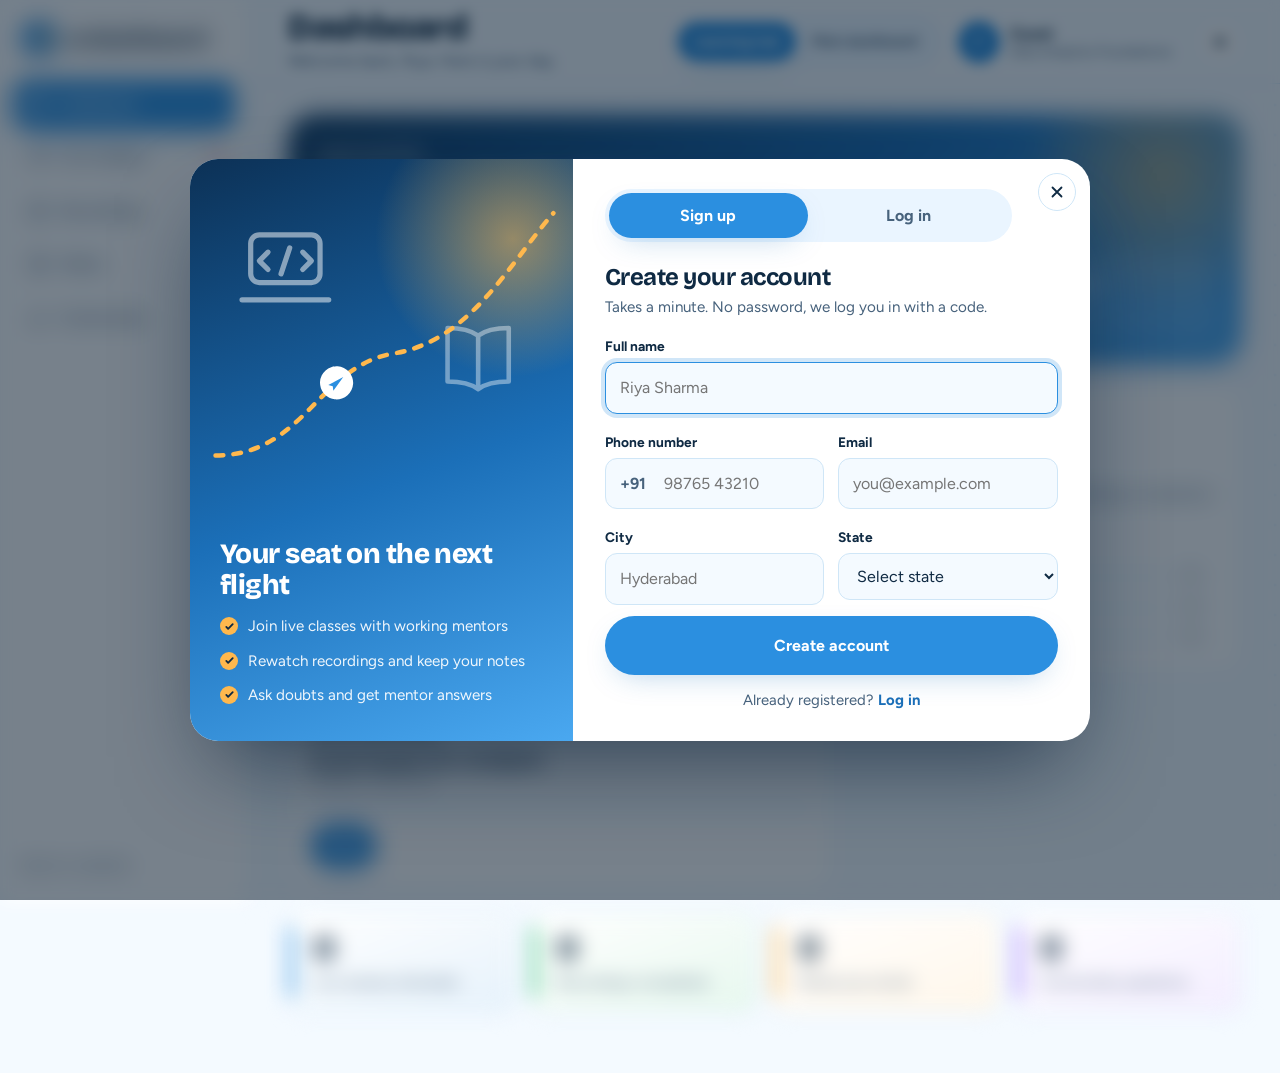
==== lms.html @ 357de418 "First commit: urdashboard site" ====
<!DOCTYPE html>
<html lang="en">
<head>
<meta charset="UTF-8">
<meta name="viewport" content="width=device-width, initial-scale=1, viewport-fit=cover">
<meta name="theme-color" content="#f4faff" media="(prefers-color-scheme: light)">
<meta name="theme-color" content="#0a1a2b" media="(prefers-color-scheme: dark)">
<meta name="color-scheme" content="light dark">
<meta name="mobile-web-app-capable" content="yes">
<meta name="apple-mobile-web-app-capable" content="yes">
<meta name="apple-mobile-web-app-status-bar-style" content="default">
<meta name="format-detection" content="telephone=no">
<title>urdashboard LMS – Student dashboard</title>
<link rel="icon" href="data:image/svg+xml,%3Csvg xmlns='http://www.w3.org/2000/svg' viewBox='0 0 100 100'%3E%3Ctext y='.9em' font-size='90'%3E%F0%9F%93%8A%3C/text%3E%3C/svg%3E">
<link rel="preconnect" href="https://fonts.googleapis.com">
<link rel="preconnect" href="https://fonts.gstatic.com" crossorigin>
<link href="https://fonts.googleapis.com/css2?family=Bricolage+Grotesque:opsz,wght@12..96,500;12..96,700;12..96,800&family=Figtree:wght@400;500;600;700&display=swap" rel="stylesheet">
<link rel="stylesheet" href="css/style.css?v=5">
<link rel="stylesheet" href="css/lms.css?v=5">
<link rel="stylesheet" href="css/auth.css?v=5">
</head>
<body class="lms">
<header class="topbar">
      <div class="tb-left">
        <a class="logo m-logo" href="index.html" aria-label="urdashboard home"><svg viewBox="0 0 40 40" aria-hidden="true"><rect width="40" height="40" rx="11" fill="#2b8fe0"/><rect x="9" y="22" width="5" height="9" rx="2" fill="#fff"/><rect x="17.5" y="15" width="5" height="16" rx="2" fill="#fff"/><rect x="26" y="9" width="5" height="22" rx="2" fill="#ffb84d"/></svg></a>
        <button class="back-btn desk-hide" id="backBtn" aria-label="Back to website">
          <svg width="20" height="20" viewBox="0 0 24 24" fill="none" stroke="currentColor" stroke-width="2.4" stroke-linecap="round" stroke-linejoin="round"><path d="M19 12H5M11 6l-6 6 6 6"/></svg><span>Website</span>
        </button>
        <div>
          <h1 id="viewTitle">Dashboard</h1>
          <p id="viewSub" class="muted"></p>
        </div>
      </div>
      <div class="top-actions">
        <a class="switch" href="index.html" aria-label="Switch to main dashboard"><span class="sw-on">Learning hub</span><span>Main dashboard</span></a>
        <button class="who" id="whoBtn" aria-label="Open my profile"><span class="avatar-sm" data-user-initials>RS</span><span class="me-text"><b data-user-name>Riya Sharma</b><small>Data Analytics Foundations</small></span></button>
        <a class="close-lms" href="index.html" aria-label="Close dashboard" title="Close"><svg width="20" height="20" viewBox="0 0 24 24" fill="none" stroke="currentColor" stroke-width="2.4" stroke-linecap="round"><path d="M6 6l12 12M18 6L6 18"/></svg></a>
      </div>
    </header>
<div class="app">

  <!-- ===== sidebar / bottom bar ===== -->
  <aside class="side">
    <a class="logo" href="index.html" aria-label="urdashboard website">
      <svg viewBox="0 0 40 40" aria-hidden="true"><rect width="40" height="40" rx="11" fill="#2b8fe0"/><rect x="9" y="22" width="5" height="9" rx="2" fill="#fff"/><rect x="17.5" y="15" width="5" height="16" rx="2" fill="#fff"/><rect x="26" y="9" width="5" height="22" rx="2" fill="#ffb84d"/></svg>
      urdashboard
    </a>
    <nav id="lmsNav" aria-label="Learning hub">
      <button class="nav-item" data-view="dashboard" aria-current="page">
        <svg viewBox="0 0 24 24" fill="none" stroke="currentColor" stroke-width="2" stroke-linecap="round" stroke-linejoin="round"><rect x="3" y="3" width="7" height="9" rx="2"/><rect x="14" y="3" width="7" height="5" rx="2"/><rect x="14" y="12" width="7" height="9" rx="2"/><rect x="3" y="16" width="7" height="5" rx="2"/></svg>
        <span>Dashboard</span>
      </button>
      <button class="nav-item" data-view="live">
        <svg viewBox="0 0 24 24" fill="none" stroke="currentColor" stroke-width="2" stroke-linecap="round" stroke-linejoin="round"><rect x="2" y="6" width="14" height="12" rx="3"/><path d="M16 10l6-3v10l-6-3z"/></svg>
        <span>Live classes</span><i class="nav-dot" id="liveDot" hidden></i>
      </button>
      <button class="nav-item" data-view="recorded">
        <svg viewBox="0 0 24 24" fill="none" stroke="currentColor" stroke-width="2" stroke-linecap="round" stroke-linejoin="round"><circle cx="12" cy="12" r="10"/><path d="M10 8.5l6 3.5-6 3.5z"/></svg>
        <span>Recordings</span>
      </button>
      <button class="nav-item" data-view="notes">
        <svg viewBox="0 0 24 24" fill="none" stroke="currentColor" stroke-width="2" stroke-linecap="round" stroke-linejoin="round"><path d="M6 3h9l4 4v14H6z"/><path d="M14 3v5h5M9 13h7M9 17h5"/></svg>
        <span>Notes</span>
      </button>
      <button class="nav-item" data-view="community">
        <svg viewBox="0 0 24 24" fill="none" stroke="currentColor" stroke-width="2" stroke-linecap="round" stroke-linejoin="round"><path d="M21 12a8 8 0 0 1-11.6 7.1L4 20l1-4.7A8 8 0 1 1 21 12z"/></svg>
        <span>Community</span>
      </button>
    </nav>
    <a class="back" href="index.html">Back to website</a>
  </aside>

  <!-- ===== main area ===== -->
  <div class="main">

    <main>
      <!-- Dashboard -->
      <section id="view-dashboard" class="view">
        <div class="welcome">
          <div><p class="w-hi" id="wHi">Welcome</p><h2>Welcome back, <span data-user-first>there</span></h2><p class="muted">Jump into a class, or switch to the main dashboard any time.</p></div>
          <div class="w-quick">
            <button class="qt" data-go="live" type="button"><b>Live classes</b><span>Join or set a reminder</span></button>
            <button class="qt" data-go="recorded" type="button"><b>Recordings</b><span>Resume your lesson</span></button>
            <button class="qt" data-go="notes" type="button"><b>Notes</b><span>Write or download</span></button>
            <button class="qt" data-go="community" type="button"><b>Community</b><span>Ask a doubt</span></button>
          </div>
        </div>
        <div class="dash-grid">
          <div class="panel next-panel" id="dNext"></div>
          <div class="panel" id="dProgress"></div>
          <div class="panel" id="dContinue"></div>
          <div class="stats" id="dStats"></div>
        </div>
      </section>

      <!-- Live classes -->
      <section id="view-live" class="view" hidden>
        <div class="toolbar">
          <div class="chips" id="liveFilter" role="group" aria-label="Filter live classes">
            <button class="chip" aria-pressed="true" data-f="all">All</button>
            <button class="chip" aria-pressed="false" data-f="upcoming">Upcoming</button>
            <button class="chip" aria-pressed="false" data-f="ended">Past</button>
          </div>
          <span class="muted small">Times shown in your local time</span>
        </div>
        <div class="stack" id="liveList"></div>
      </section>

      <!-- Recorded classes -->
      <section id="view-recorded" class="view" hidden>
        <div class="toolbar">
          <div class="chips" id="videoFilter" role="group" aria-label="Filter recordings">
            <button class="chip" aria-pressed="true" data-f="all">All</button>
            <button class="chip" aria-pressed="false" data-f="Module 1">Module 1</button>
            <button class="chip" aria-pressed="false" data-f="Module 2">Module 2</button>
            <button class="chip" aria-pressed="false" data-f="Module 3">Module 3</button>
            <button class="chip" aria-pressed="false" data-f="progress">In progress</button>
            <button class="chip" aria-pressed="false" data-f="done">Completed</button>
          </div>
          <input class="search" id="videoSearch" type="search" placeholder="Search recordings" aria-label="Search recordings">
        </div>
        <div class="vgrid" id="videoGrid"></div>
      </section>

      <!-- Notes -->
      <section id="view-notes" class="view" hidden>
        <div class="toolbar">
          <input class="search" id="noteSearch" type="search" placeholder="Search all notes" aria-label="Search notes">
        </div>
        <div class="two-col">
          <div class="panel">
            <h2 class="h-sm">Class notes from mentors</h2>
            <p class="muted small">Sample files download as plain text in this prototype.</p>
            <div class="stack tight" id="classNotes"></div>
          </div>
          <div class="panel">
            <h2 class="h-sm">My notes</h2>
            <form id="noteForm" class="form">
              <label for="noteTitle" class="label">Title</label>
              <input id="noteTitle" required maxlength="80" placeholder="e.g. INNER vs LEFT JOIN">
              <label for="noteBody" class="label">Note</label>
              <textarea id="noteBody" rows="4" required maxlength="1000" placeholder="Write what you learned"></textarea>
              <label for="noteVideo" class="label">Link to a recording (optional)</label>
              <select id="noteVideo"></select>
              <button class="btn btn-primary btn-sm" type="submit">Save note</button>
            </form>
            <div class="stack tight" id="myNotes"></div>
          </div>
        </div>
      </section>

      <!-- Community -->
      <section id="view-community" class="view" hidden>
        <div class="two-col wide-left">
          <div>
            <div class="panel">
              <h2 class="h-sm">Ask the community</h2>
              <form id="askForm" class="form">
                <label for="askTitle" class="label">Your question</label>
                <input id="askTitle" required maxlength="120" placeholder="Be specific, e.g. Why does my JOIN return duplicates?">
                <label for="askBody" class="label">Details</label>
                <textarea id="askBody" rows="3" maxlength="800" placeholder="What did you try? What did you expect?"></textarea>
                <div class="row">
                  <select id="askTag" aria-label="Topic">
                    <option>SQL</option><option>Excel</option><option>Python</option><option>Dashboards</option><option>Career</option>
                  </select>
                  <button class="btn btn-primary btn-sm" type="submit">Post question</button>
                </div>
              </form>
            </div>
            <div class="toolbar">
              <div class="chips" id="postFilter" role="group" aria-label="Filter posts">
                <button class="chip" aria-pressed="true" data-f="all">All</button>
                <button class="chip" aria-pressed="false" data-f="unanswered">Unanswered</button>
                <button class="chip" aria-pressed="false" data-f="solved">Solved</button>
                <button class="chip" aria-pressed="false" data-f="mine">My posts</button>
              </div>
              <input class="search" id="postSearch" type="search" placeholder="Search questions" aria-label="Search questions">
            </div>
            <div class="stack" id="postList"></div>
          </div>
          <aside class="stack">
            <div class="panel"><h2 class="h-sm">Study groups</h2><div class="stack tight" id="groups"></div></div>
            <div class="panel"><h2 class="h-sm">Mentor office hours</h2><div class="stack tight" id="hours"></div></div>
          </aside>
        </div>
      </section>
    </main>
  </div>
</div>

<!-- ===== Live classroom dialog ===== -->
<dialog id="liveDlg" class="dlg dlg-wide" aria-labelledby="liveTitle">
  <div class="room">
    <div class="stage live-stage">
      <div class="stage-top">
        <span class="pill live">Live</span><span id="liveClock" class="clock">00:00</span>
        <span class="grow"></span>
        <span id="liveCount" class="muted-w small"></span>
      </div>
      <div class="stage-center">
        <div class="presenter" id="presenter">AR</div>
        <h2 id="liveTitle">Class</h2>
        <p id="liveMentor" class="muted-w"></p>
        <div class="slide-card" id="liveSlide">Slide 1: Today's goal</div>
      </div>
      <div class="room-controls">
        <button class="rc" id="rcMic" aria-pressed="false" title="Microphone">Mic on</button>
        <button class="rc" id="rcCam" aria-pressed="false" title="Camera">Camera on</button>
        <button class="rc" id="rcHand" aria-pressed="false" title="Raise hand">Raise hand</button>
        <button class="rc leave" id="rcLeave">Leave class</button>
      </div>
    </div>
    <div class="chat">
      <h3 class="h-sm">Class chat</h3>
      <div class="chat-log" id="chatLog" aria-live="polite"></div>
      <form id="chatForm" class="chat-form">
        <input id="chatInput" placeholder="Type a message" aria-label="Chat message" maxlength="200" autocomplete="off">
        <button class="btn btn-primary btn-sm" type="submit">Send</button>
      </form>
    </div>
  </div>
</dialog>

<!-- ===== Video player dialog ===== -->
<dialog id="playerDlg" class="dlg dlg-wide" aria-labelledby="pTitle">
  <div class="player">
    <div class="stage vid-stage" id="pStage">
      <button class="close-x" id="pClose" aria-label="Close player">Close</button>
      <!-- PROTOTYPE PLAYER: replace this block with
           <video controls src="your-video.mp4"></video> when you have real recordings -->
      <div class="stage-center">
        <p class="muted-w small" id="pChapter">Concept</p>
        <h2 id="pTitle">Lesson</h2>
        <p id="pMentor" class="muted-w"></p>
        <button class="big-play" id="pPlay" aria-label="Play">Play</button>
      </div>
    </div>
    <div class="player-bar">
      <span id="pTime" class="clock">0:00</span>
      <input type="range" id="pSeek" min="0" max="100" value="0" step="1" aria-label="Seek">
      <span id="pDur" class="clock">0:00</span>
      <select id="pSpeed" aria-label="Playback speed">
        <option value="1">1x</option><option value="1.25">1.25x</option><option value="1.5">1.5x</option><option value="2">2x</option>
      </select>
    </div>
    <div class="player-actions">
      <button class="btn btn-ghost btn-sm" id="pMark">Bookmark this moment</button>
      <button class="btn btn-ghost btn-sm" id="pDone">Mark as complete</button>
      <button class="btn btn-ghost btn-sm" id="pNotes">Take a note</button>
    </div>
    <div id="pMarks" class="chips marks"></div>
  </div>
</dialog>

<div class="toast" id="toast" role="status" aria-live="polite"></div>

<script src="js/common.js?v=5"></script>
<script src="js/lms.js?v=5"></script>
<script>
(function(){var h=new Date().getHours(),w=document.getElementById('wHi');if(w)w.textContent=h<12?'Good morning':h<17?'Good afternoon':'Good evening';
document.querySelectorAll('[data-go]').forEach(function(b){b.onclick=function(){var n=document.querySelector('#lmsNav [data-view="'+b.dataset.go+'"]');if(n)n.click()}});
var x=document.getElementById('exitLms');if(x)x.onclick=function(){var l=document.getElementById('logoutBtn');if(l)l.click();else location.href='index.html'};})();
</script>
</body>
</html>
---- css/style.css ----
/* =========================================================
   urdashboard – shared base + landing page styles
   Used by index.html and lms.html
   ========================================================= */
:root{
  --sky:#dff1ff; --cloud:#f4faff; --azure:#2b8fe0; --azure-d:#1b6fb8; --ink:#0f2a43; --ink-2:#47627c;
  --sun:#ffb84d; --card:#ffffff; --line:#cfe6f7; --soft:#eaf5ff; --ok:#2fbf71;
  --shadow:0 10px 30px -12px rgba(27,111,184,.35);
  --r-lg:28px; --r-md:16px; --r-sm:10px;
  --display:"Bricolage Grotesque","Trebuchet MS",system-ui,sans-serif;
  --body:"Figtree",system-ui,-apple-system,"Segoe UI",sans-serif;
}
@media (prefers-color-scheme: dark){
  :root:not([data-theme="light"]){
    --sky:#0e2238; --cloud:#0a1a2b; --azure:#5db4ff; --azure-d:#8cccff; --ink:#e7f3ff; --ink-2:#9bb6cf;
    --card:#112b45; --line:#1f4264; --soft:#0f2740; --shadow:0 10px 30px -12px rgba(0,0,0,.6);
  }
}
:root[data-theme="dark"]{
  --sky:#0e2238; --cloud:#0a1a2b; --azure:#5db4ff; --azure-d:#8cccff; --ink:#e7f3ff; --ink-2:#9bb6cf;
  --card:#112b45; --line:#1f4264; --soft:#0f2740; --shadow:0 10px 30px -12px rgba(0,0,0,.6);
}
*,*::before,*::after{box-sizing:border-box}
html{scroll-behavior:smooth;scroll-padding-top:84px}
body{margin:0;background:var(--cloud);color:var(--ink);font-family:var(--body);font-size:17px;line-height:1.6;-webkit-font-smoothing:antialiased}
h1,h2,h3,h4{font-family:var(--display);line-height:1.1;margin:0;letter-spacing:-.02em}
h1{font-size:clamp(2.4rem,5.4vw,4.3rem);font-weight:800}
h2{font-size:clamp(1.9rem,3.6vw,2.8rem);font-weight:800}
h3{font-size:1.25rem;font-weight:700}
p{margin:0}
a{color:inherit;text-decoration:none}
button{font:inherit;color:inherit;cursor:pointer}
input,select,textarea{font:inherit;color:var(--ink)}
:focus-visible{outline:3px solid var(--sun);outline-offset:3px;border-radius:6px}
.wrap{width:min(1180px,92%);margin-inline:auto}
section{padding:96px 0}
.lead{color:var(--ink-2);max-width:56ch;font-size:1.08rem}
.sec-head{display:flex;flex-wrap:wrap;justify-content:space-between;align-items:end;gap:20px;margin-bottom:44px}
.sec-head p{max-width:46ch;color:var(--ink-2)}
.muted{color:var(--ink-2)}
.sr-only{position:absolute;width:1px;height:1px;overflow:hidden;clip:rect(0 0 0 0);white-space:nowrap}

/* ---------- buttons & chips ---------- */
.btn{display:inline-flex;align-items:center;justify-content:center;gap:8px;padding:14px 26px;border-radius:999px;font-weight:700;border:2px solid transparent;transition:transform .2s,box-shadow .2s,background .2s}
.btn-primary{background:var(--azure);color:#fff;box-shadow:var(--shadow)}
.btn-primary:hover{transform:translateY(-2px);background:var(--azure-d)}
.btn-ghost{background:transparent;border-color:var(--azure);color:var(--azure-d)}
.btn-ghost:hover{background:var(--soft)}
.btn-sm{padding:8px 16px;font-size:.92rem}
.chip{padding:8px 16px;border-radius:999px;border:1.5px solid var(--line);background:var(--cloud);font-weight:600;font-size:.93rem;transition:.2s}
.chip:hover{border-color:var(--azure)}
.chip[aria-pressed="true"]{background:var(--azure);border-color:var(--azure);color:#fff}
.chips{display:flex;flex-wrap:wrap;gap:8px}
.icon-btn{width:42px;height:42px;border-radius:50%;border:1px solid var(--line);background:var(--card);display:grid;place-items:center}
.badge{padding:4px 12px;border-radius:999px;background:var(--soft);color:var(--azure-d);font-weight:700;font-size:.8rem}

/* ---------- nav ---------- */
header.nav{position:sticky;top:0;z-index:50;background:color-mix(in srgb,var(--cloud) 82%,transparent);backdrop-filter:blur(14px);border-bottom:1px solid var(--line)}
.nav .wrap{display:flex;align-items:center;justify-content:space-between;height:70px}
.logo{display:flex;align-items:center;gap:10px;font-family:var(--display);font-weight:800;font-size:1.35rem}
.logo svg{width:34px;height:34px}
.nav ul{display:flex;gap:26px;list-style:none;margin:0;padding:0;font-weight:600;color:var(--ink-2)}
.nav ul a:hover{color:var(--azure)}
.nav-actions{display:flex;gap:10px;align-items:center}
.burger{display:none}
@media(max-width:960px){
  .nav ul{position:absolute;top:100%;left:0;right:0;background:var(--cloud);flex-direction:column;gap:0;padding:8px 4% 18px;border-bottom:1px solid var(--line);display:none}
  .nav ul.open{display:flex}
  .nav ul a{display:block;padding:12px 0}
  .burger{display:grid}
  .nav-actions .btn{display:none}
}

/* ---------- hero ---------- */
.hero{padding:70px 0 40px;background:radial-gradient(900px 500px at 85% -10%,var(--sky),transparent 70%),linear-gradient(180deg,var(--soft),var(--cloud));position:relative;overflow:hidden}
.hero-grid{display:grid;grid-template-columns:1.05fr 1fr;gap:48px;align-items:center}
.hero h1 span.hl{background:linear-gradient(transparent 62%,color-mix(in srgb,var(--sun) 70%,transparent) 62%)}
.hero .lead{margin:22px 0 30px}
.hero-cta{display:flex;flex-wrap:wrap;gap:14px}
.trust{display:flex;flex-wrap:wrap;gap:26px;margin-top:38px;color:var(--ink-2);font-size:.95rem}
.trust b{display:block;font-family:var(--display);font-size:1.7rem;color:var(--ink)}
@media(max-width:960px){.hero-grid{grid-template-columns:1fr}}

/* ---------- path finder ---------- */
.finder{background:var(--card);border:1px solid var(--line);border-radius:var(--r-lg);box-shadow:var(--shadow);padding:26px}
.finder h2{font-size:1.4rem}
.finder .sub{color:var(--ink-2);font-size:.95rem;margin:4px 0 16px}
.finder .chips{margin-bottom:14px}
.label{font-weight:700;font-size:.9rem;margin-bottom:8px;display:block}
.flight{margin-top:10px;border-radius:var(--r-md);background:linear-gradient(180deg,var(--sky),var(--cloud));padding:14px 10px 6px}
.flight svg{width:100%;height:auto;display:block;overflow:visible}
.stop-label{font-size:12.5px;font-weight:700;fill:var(--ink)}
.stop-sub{font-size:11px;fill:var(--ink-2)}
.path-draw{stroke-dasharray:6 7;animation:dash 1.2s linear infinite}
@keyframes dash{to{stroke-dashoffset:-26}}
.summary{display:flex;justify-content:space-between;gap:10px;margin-top:12px;font-size:.92rem;color:var(--ink-2)}
.summary b{color:var(--ink)}

/* ---------- stats band ---------- */
.band{padding:34px 0;background:var(--azure);color:#fff}
.band .wrap{display:flex;flex-wrap:wrap;justify-content:space-around;gap:20px;text-align:center}
.band b{font-family:var(--display);font-size:2.2rem;display:block}
.band span{opacity:.92;font-size:.95rem}

/* ---------- learning hub (LMS features) ---------- */
.hub{background:var(--soft)}
.hub-grid{display:grid;grid-template-columns:repeat(4,1fr);gap:20px}
.hub-card{background:var(--card);border:1px solid var(--line);border-radius:var(--r-md);padding:24px;display:flex;flex-direction:column;gap:12px;transition:transform .25s,box-shadow .25s}
.hub-card:hover{transform:translateY(-4px);box-shadow:var(--shadow)}
.hub-ico{width:52px;height:52px;border-radius:14px;background:var(--soft);color:var(--azure-d);display:grid;place-items:center}
.hub-ico svg{width:26px;height:26px}
.hub-card p{color:var(--ink-2);font-size:.96rem}
.hub-card ul{margin:0;padding-left:18px;color:var(--ink-2);font-size:.92rem}
.hub-card a{margin-top:auto;font-weight:700;color:var(--azure-d)}
.hub-card.featured{background:var(--azure);color:#fff;border-color:var(--azure)}
.hub-card.featured .hub-ico{background:rgba(255,255,255,.2);color:#fff}
.hub-card.featured p,.hub-card.featured ul{color:rgba(255,255,255,.92)}
.hub-card.featured a{color:#fff}
.live-badge{display:inline-flex;align-items:center;gap:8px;align-self:flex-start;background:rgba(255,255,255,.22);padding:4px 12px;border-radius:99px;font-size:.8rem;font-weight:700}
.live-badge::before{content:"";width:8px;height:8px;border-radius:50%;background:#ff6b6b;animation:pulse 1.8s infinite}
@keyframes pulse{0%{box-shadow:0 0 0 0 rgba(255,107,107,.7)}70%{box-shadow:0 0 0 8px rgba(255,107,107,0)}100%{box-shadow:0 0 0 0 rgba(255,107,107,0)}}
@media(max-width:1000px){.hub-grid{grid-template-columns:repeat(2,1fr)}}
@media(max-width:560px){.hub-grid{grid-template-columns:1fr}}
.hub-cta{margin-top:34px;text-align:center}

/* ---------- courses ---------- */
.toolbar-row{display:flex;flex-wrap:wrap;gap:14px;justify-content:space-between;align-items:center}
.search{padding:12px 18px;border-radius:999px;border:1.5px solid var(--line);background:var(--card);min-width:230px}
.courses{display:grid;grid-template-columns:repeat(auto-fill,minmax(280px,1fr));gap:22px;margin-top:26px}
.course{background:var(--card);border:1px solid var(--line);border-radius:var(--r-md);padding:22px;display:flex;flex-direction:column;gap:12px;transition:transform .25s,box-shadow .25s}
.course:hover{transform:translateY(-4px);box-shadow:var(--shadow)}
.course .top{display:flex;justify-content:space-between;align-items:center}
.course p{color:var(--ink-2);font-size:.96rem}
.alt{display:flex;align-items:center;gap:10px;font-size:.85rem;color:var(--ink-2)}
.alt .meter{flex:1;height:8px;border-radius:99px;background:var(--soft);overflow:hidden}
.alt .meter i{display:block;height:100%;background:linear-gradient(90deg,var(--azure),var(--sun));border-radius:99px}
.course .foot{margin-top:auto;display:flex;justify-content:space-between;align-items:center;padding-top:6px;font-weight:700}
.course .foot a{color:var(--azure-d)}
.empty{grid-column:1/-1;text-align:center;color:var(--ink-2);padding:30px}

/* ---------- altitudes ---------- */
.alts{background:var(--cloud)}
.steps{display:grid;grid-template-columns:repeat(4,1fr);position:relative;margin-top:10px}
.step{padding:0 22px 0 0;position:relative}
.step .dot{width:46px;height:46px;border-radius:50%;background:var(--azure);color:#fff;display:grid;place-items:center;font-family:var(--display);font-weight:800;margin-bottom:18px;position:relative;z-index:1}
.step::before{content:"";position:absolute;top:22px;left:46px;right:0;border-top:2px dashed var(--azure)}
.step:last-child::before{display:none}
.step h3{margin-bottom:6px}.step p{color:var(--ink-2);font-size:.96rem}
@media(max-width:860px){.steps{grid-template-columns:1fr;gap:26px}.step::before{display:none}}

/* ---------- compare ---------- */
.compare{display:grid;grid-template-columns:1fr 1fr;gap:22px}
.col{border-radius:var(--r-lg);padding:30px}
.col.old{background:var(--soft);color:var(--ink-2)}
.col.new{background:var(--azure);color:#fff;box-shadow:var(--shadow)}
.col h3{margin-bottom:14px;font-size:1.35rem}
.col ul{list-style:none;margin:0;padding:0;display:grid;gap:12px}
.col li{display:flex;gap:10px}
.col li svg{flex:none;width:22px;height:22px;margin-top:2px}
@media(max-width:760px){.compare{grid-template-columns:1fr}}

/* ---------- projects ---------- */
.projects{display:grid;grid-template-columns:1.3fr 1fr 1fr;gap:22px}
.proj{border-radius:var(--r-lg);padding:26px;min-height:260px;position:relative;overflow:hidden;display:flex;flex-direction:column;justify-content:flex-end;background:var(--card);border:1px solid var(--line)}
.proj.big{background:linear-gradient(160deg,var(--azure),#6cc0ff);color:#fff}
.proj .tag{position:absolute;top:20px;left:20px;background:rgba(255,255,255,.9);color:#1b6fb8;padding:4px 12px;border-radius:99px;font-size:.8rem;font-weight:700}
.proj p{opacity:.85;margin-top:6px;font-size:.96rem}
.proj .viz{position:absolute;right:-10px;top:-6px;width:55%;opacity:.35}
@media(max-width:900px){.projects{grid-template-columns:1fr}}
.alt-bg{background:var(--soft)}

/* ---------- mentors ---------- */
.mentors{display:grid;grid-template-columns:repeat(auto-fit,minmax(230px,1fr));gap:20px}
.mentor{background:var(--card);border:1px solid var(--line);border-radius:var(--r-md);padding:22px;text-align:center}
.avatar{width:84px;height:84px;border-radius:50%;margin:0 auto 14px;display:grid;place-items:center;font-family:var(--display);font-weight:800;font-size:1.6rem;color:#fff}
.mentor small{color:var(--ink-2);display:block}
.slot{margin-top:14px;display:inline-flex;align-items:center;gap:8px;font-size:.88rem;font-weight:700;color:var(--azure-d);background:var(--soft);padding:6px 14px;border-radius:99px}
.slot::before{content:"";width:8px;height:8px;border-radius:50%;background:var(--ok);animation:pulse-g 1.8s infinite}
@keyframes pulse-g{0%{box-shadow:0 0 0 0 rgba(47,191,113,.6)}70%{box-shadow:0 0 0 8px rgba(47,191,113,0)}100%{box-shadow:0 0 0 0 rgba(47,191,113,0)}}

/* ---------- testimonials ---------- */
.quotes{background:var(--card);border:1px solid var(--line);border-radius:var(--r-lg);padding:42px;box-shadow:var(--shadow)}
.quote{display:none}.quote.on{display:block;animation:fade .5s}
@keyframes fade{from{opacity:0}to{opacity:1}}
.quote p{font-family:var(--display);font-size:clamp(1.3rem,2.4vw,1.8rem);line-height:1.3;font-weight:500;max-width:34ch}
.quote cite{display:block;margin-top:18px;font-style:normal;color:var(--ink-2)}
.dots{display:flex;gap:8px;margin-top:22px}
.dots button{width:12px;height:12px;border-radius:50%;border:0;background:var(--line);padding:0}
.dots button[aria-current="true"]{background:var(--azure);width:30px;border-radius:99px}

/* ---------- faq ---------- */
.faq{max-width:820px;margin-inline:auto}
details{background:var(--card);border:1px solid var(--line);border-radius:var(--r-md);padding:18px 22px;margin-bottom:12px}
summary{font-weight:700;cursor:pointer;list-style:none;display:flex;justify-content:space-between;gap:12px}
summary::-webkit-details-marker{display:none}
summary::after{content:"+";font-size:1.4rem;line-height:1;color:var(--azure)}
details[open] summary::after{content:"–"}
details p{margin-top:10px;color:var(--ink-2)}

/* ---------- cta ---------- */
.cta{background:linear-gradient(135deg,var(--azure),#74c3ff);color:#fff;border-radius:var(--r-lg);padding:56px 40px;text-align:center}
.cta p{max-width:50ch;margin:14px auto 26px;opacity:.95}
.cta form{display:flex;gap:10px;justify-content:center;flex-wrap:wrap}
.cta input{padding:15px 22px;border-radius:999px;border:0;min-width:min(320px,100%);color:#0f2a43}
.cta .btn{background:#0f2a43;color:#fff}
.cta .btn:hover{background:#000}
.msg{margin-top:14px;font-weight:700;min-height:1.5em}

footer{padding:48px 0 30px;border-top:1px solid var(--line);color:var(--ink-2);font-size:.95rem}
footer .wrap{display:flex;flex-wrap:wrap;justify-content:space-between;gap:20px}
footer a:hover{color:var(--azure)}
.fl{display:flex;gap:22px;flex-wrap:wrap}

/* one orchestrated entrance on the hero */
.hero .hero-grid>*{animation:rise .8s cubic-bezier(.2,.7,.2,1) both}
.hero .hero-grid>*:nth-child(2){animation-delay:.15s}
@keyframes rise{from{opacity:0;transform:translateY(24px)}}
@media(prefers-reduced-motion:reduce){*{animation:none!important;transition:none!important;scroll-behavior:auto!important}}
---- css/lms.css ----
/* =========================================================
   Cloudlift – LMS styles (lms.html)
   Requires css/style.css for tokens and shared components
   ========================================================= */
body.lms{background:var(--cloud);font-size:16px}
.app{display:grid;grid-template-columns:250px minmax(0,1fr);min-height:100vh}

/* ---------- sidebar ---------- */
.side{position:sticky;top:0;height:100vh;padding:22px 14px;background:var(--card);border-right:1px solid var(--line);display:flex;flex-direction:column;gap:22px}
.side .logo{padding:0 8px}
.side nav{display:flex;flex-direction:column;gap:4px}
.nav-item{position:relative;display:flex;align-items:center;gap:12px;width:100%;padding:12px 14px;border:0;border-radius:12px;background:transparent;color:var(--ink-2);font-weight:600;text-align:left;transition:background .2s,color .2s}
.nav-item svg{width:20px;height:20px;flex:none}
.nav-item:hover{background:var(--soft)}
.nav-item[aria-current="page"]{background:var(--azure);color:#fff}
.nav-dot{width:9px;height:9px;border-radius:50%;background:#ff6b6b;margin-left:auto;animation:pulse 1.8s infinite}
.side .back{margin-top:auto;padding:0 8px;font-size:.92rem;color:var(--ink-2)}
.side .back:hover{color:var(--azure)}

/* ---------- topbar ---------- */
.main{padding:0 clamp(16px,3vw,40px) 60px;min-width:0}
.topbar{display:flex;justify-content:space-between;align-items:center;gap:16px;padding:26px 0 22px}
.topbar h1{font-size:clamp(1.6rem,3vw,2.2rem)}
.top-actions{display:flex;align-items:center;gap:14px}
.who{display:flex;align-items:center;gap:10px}
.avatar-sm{width:42px;height:42px;border-radius:50%;background:var(--azure);color:#fff;display:grid;place-items:center;font-family:var(--display);font-weight:800}
.me-text{display:flex;flex-direction:column;line-height:1.2}
.me-text small{color:var(--ink-2)}

/* ---------- common blocks ---------- */
.view[hidden]{display:none}
.small{font-size:.88rem}
.h-sm{font-size:1.2rem;font-weight:800;margin-bottom:12px}
.panel{background:var(--card);border:1px solid var(--line);border-radius:var(--r-md);padding:22px}
.stack{display:flex;flex-direction:column;gap:14px}
.stack.tight{gap:10px}
.toolbar{display:flex;flex-wrap:wrap;justify-content:space-between;align-items:center;gap:12px;margin:6px 0 18px}
.two-col{display:grid;grid-template-columns:1fr 1fr;gap:20px;align-items:start}
.two-col.wide-left{grid-template-columns:minmax(0,1.7fr) minmax(260px,1fr)}
.form{display:flex;flex-direction:column;gap:6px;margin-bottom:18px}
.form .label{margin:8px 0 2px}
.form input,.form textarea,.form select,.row select{padding:11px 14px;border-radius:12px;border:1.5px solid var(--line);background:var(--cloud);width:100%}
.form textarea{resize:vertical}
.form .btn{align-self:flex-start;margin-top:10px}
.row{display:flex;gap:10px;align-items:center;margin-top:10px}
.row select{width:auto}
.row .btn{margin:0}
.pill{display:inline-flex;align-items:center;gap:8px;padding:4px 12px;border-radius:99px;background:var(--soft);color:var(--azure-d);font-weight:700;font-size:.8rem}
.pill.live{background:#ffe3e3;color:#c92a2a}
.pill.live::before{content:"";width:8px;height:8px;border-radius:50%;background:#ff6b6b;animation:pulse 1.8s infinite}
.pill.ok{background:#dcf5e6;color:#1d8a52}
.pill.warn{background:#fff1d6;color:#a8650a}
@media(max-width:1000px){.two-col,.two-col.wide-left{grid-template-columns:1fr}}

/* ---------- dashboard ---------- */
.dash-grid{display:grid;grid-template-columns:1.4fr 1fr;gap:20px}
.next-panel{background:linear-gradient(135deg,var(--azure),#74c3ff);color:#fff;border:0;display:flex;flex-direction:column;gap:10px;align-items:flex-start}
.next-panel h2{font-size:clamp(1.5rem,2.6vw,2.1rem)}
.next-panel .pill{background:rgba(255,255,255,.25);color:#fff}
.next-panel .btn{background:#0f2a43;color:#fff;margin-top:6px}
.countdown{font-family:var(--display);font-size:1.6rem;font-weight:800}
.ring-row{display:flex;align-items:center;gap:20px}
.ring{--p:0;width:110px;height:110px;border-radius:50%;background:conic-gradient(var(--azure) calc(var(--p)*1%),var(--soft) 0);display:grid;place-items:center;flex:none;position:relative}
.ring::after{content:"";position:absolute;inset:12px;border-radius:50%;background:var(--card)}
.ring b{position:relative;z-index:1;font-family:var(--display);font-size:1.5rem}
.mod-bars{display:grid;gap:8px;margin-top:16px;font-size:.88rem;color:var(--ink-2)}
.mod-bars div{display:grid;grid-template-columns:70px 1fr 38px;gap:10px;align-items:center}
.bar{height:8px;border-radius:99px;background:var(--soft);overflow:hidden}
.bar i{display:block;height:100%;border-radius:99px;background:linear-gradient(90deg,var(--azure),var(--sun))}
.stats{grid-column:1/-1;display:grid;grid-template-columns:repeat(4,1fr);gap:16px}
.stat{background:var(--card);border:1px solid var(--line);border-radius:var(--r-md);padding:18px}
.stat b{display:block;font-family:var(--display);font-size:2rem;line-height:1.1}
.stat span{color:var(--ink-2);font-size:.92rem}
@media(max-width:1000px){.dash-grid{grid-template-columns:1fr}.stats{grid-template-columns:repeat(2,1fr)}}

/* ---------- list rows (live classes, notes, groups) ---------- */
.item{display:grid;grid-template-columns:auto 1fr auto;gap:16px;align-items:center;background:var(--card);border:1px solid var(--line);border-radius:var(--r-md);padding:16px 18px}
.item.is-live{border-color:#ff9b9b;box-shadow:0 0 0 3px rgba(255,107,107,.12)}
.date-box{width:62px;text-align:center;background:var(--soft);border-radius:12px;padding:8px 4px;line-height:1.2}
.date-box b{display:block;font-family:var(--display);font-size:1.4rem}
.date-box span{font-size:.78rem;color:var(--ink-2)}
.item h3{font-size:1.08rem;margin-bottom:2px}
.item .meta{display:flex;flex-wrap:wrap;gap:8px 14px;align-items:center;color:var(--ink-2);font-size:.9rem}
.item .acts{display:flex;gap:8px;flex-wrap:wrap;justify-content:flex-end}
@media(max-width:700px){.item{grid-template-columns:auto 1fr}.item .acts{grid-column:1/-1;justify-content:flex-start}}
.note-item{display:flex;justify-content:space-between;gap:12px;align-items:center;padding:12px 14px;border:1px solid var(--line);border-radius:12px;background:var(--cloud)}
.note-item h4{font-size:1rem;font-family:var(--body);font-weight:700;letter-spacing:0}
.note-item p{color:var(--ink-2);font-size:.9rem;white-space:pre-wrap;word-break:break-word}
.note-item .acts{display:flex;gap:6px;flex-shrink:0}
.link-btn{background:none;border:0;color:var(--azure-d);font-weight:700;padding:4px 6px;border-radius:8px}
.link-btn:hover{background:var(--soft)}
.link-btn.danger{color:#c92a2a}

/* ---------- recordings ---------- */
.vgrid{display:grid;grid-template-columns:repeat(auto-fill,minmax(260px,1fr));gap:20px}
.vcard{background:var(--card);border:1px solid var(--line);border-radius:var(--r-md);overflow:hidden;display:flex;flex-direction:column;transition:transform .25s,box-shadow .25s;text-align:left;padding:0;cursor:pointer}
.vcard:hover{transform:translateY(-4px);box-shadow:var(--shadow)}
.thumb{height:140px;position:relative;display:grid;place-items:center;color:#fff}
.thumb .play{width:52px;height:52px;border-radius:50%;background:rgba(255,255,255,.9);color:var(--azure-d);display:grid;place-items:center}
.thumb .dur{position:absolute;right:10px;bottom:10px;background:rgba(15,42,67,.78);padding:2px 8px;border-radius:8px;font-size:.8rem}
.thumb .mod{position:absolute;left:10px;top:10px;background:rgba(255,255,255,.88);color:#1b6fb8;padding:2px 10px;border-radius:99px;font-size:.78rem;font-weight:700}
.vbody{padding:14px 16px 16px;display:flex;flex-direction:column;gap:8px}
.vbody h3{font-size:1.05rem}
.vbody .meta{display:flex;justify-content:space-between;color:var(--ink-2);font-size:.88rem}

/* ---------- dialogs ---------- */
dialog.dlg{border:0;border-radius:var(--r-lg);padding:0;background:var(--card);color:var(--ink);box-shadow:0 30px 80px -20px rgba(0,0,0,.5);width:min(1040px,94vw);max-height:92vh;overflow:auto}
dialog.dlg::backdrop{background:rgba(10,26,43,.6);backdrop-filter:blur(3px)}
.stage{background:linear-gradient(160deg,#0f3a63,#1b6fb8 60%,#4aa8f0);color:#fff;position:relative;display:flex;flex-direction:column;min-height:360px}
.stage-top{display:flex;align-items:center;gap:12px;padding:16px 20px}
.grow{flex:1}
.clock{font-variant-numeric:tabular-nums;font-weight:700}
.muted-w{color:rgba(255,255,255,.8)}
.stage-center{flex:1;display:flex;flex-direction:column;align-items:center;justify-content:center;gap:8px;text-align:center;padding:20px}
.presenter{width:96px;height:96px;border-radius:50%;background:#fff;color:var(--azure-d);display:grid;place-items:center;font-family:var(--display);font-size:2rem;font-weight:800;box-shadow:0 0 0 8px rgba(255,255,255,.2)}
.slide-card{margin-top:12px;background:rgba(255,255,255,.14);border:1px solid rgba(255,255,255,.3);padding:10px 22px;border-radius:12px;font-weight:600}
.room{display:grid;grid-template-columns:1fr 320px}
.room-controls{display:flex;flex-wrap:wrap;gap:10px;justify-content:center;padding:16px}
.rc{padding:10px 18px;border-radius:99px;border:1.5px solid rgba(255,255,255,.55);background:rgba(255,255,255,.12);color:#fff;font-weight:700}
.rc[aria-pressed="true"]{background:#fff;color:#1b6fb8}
.rc.leave{background:#e03131;border-color:#e03131}
.chat{display:flex;flex-direction:column;padding:18px;border-left:1px solid var(--line);min-height:360px;max-height:560px}
.chat-log{flex:1;overflow:auto;display:flex;flex-direction:column;gap:10px;padding-right:4px}
.msg-b{background:var(--soft);padding:8px 12px;border-radius:12px;font-size:.92rem;word-break:break-word}
.msg-b b{display:block;font-size:.8rem;color:var(--azure-d)}
.msg-b.me{background:var(--azure);color:#fff;align-self:flex-end}
.msg-b.me b{color:rgba(255,255,255,.85)}
.chat-form{display:flex;gap:8px;margin-top:12px}
.chat-form input{flex:1;padding:10px 14px;border-radius:99px;border:1.5px solid var(--line);background:var(--cloud);min-width:0}
@media(max-width:860px){.room{grid-template-columns:1fr}.chat{border-left:0;border-top:1px solid var(--line);min-height:260px}}
.vid-stage{min-height:340px}
.close-x{position:absolute;top:14px;right:14px;background:rgba(255,255,255,.2);border:1px solid rgba(255,255,255,.5);color:#fff;border-radius:99px;padding:6px 16px;font-weight:700}
.big-play{margin-top:16px;padding:14px 38px;border-radius:99px;border:0;background:#fff;color:#1b6fb8;font-weight:800;font-size:1.05rem}
.player-bar{display:flex;align-items:center;gap:12px;padding:14px 20px}
.player-bar input[type=range]{flex:1;accent-color:var(--azure)}
.player-bar select{padding:6px 10px;border-radius:10px;border:1.5px solid var(--line);background:var(--cloud)}
.player-actions{display:flex;flex-wrap:wrap;gap:10px;padding:0 20px 14px}
.marks{padding:0 20px 20px;min-height:12px}

/* ---------- community ---------- */
.post{background:var(--card);border:1px solid var(--line);border-radius:var(--r-md);padding:18px;display:grid;grid-template-columns:56px 1fr;gap:14px}
.vote{display:flex;flex-direction:column;align-items:center;gap:2px;border:1.5px solid var(--line);background:var(--cloud);border-radius:12px;padding:8px 0;font-weight:800;height:fit-content}
.vote[aria-pressed="true"]{background:var(--azure);border-color:var(--azure);color:#fff}
.post h3{font-size:1.08rem;margin-bottom:4px}
.post .body{color:var(--ink-2);font-size:.95rem;white-space:pre-wrap;word-break:break-word}
.post .meta{display:flex;flex-wrap:wrap;gap:8px 12px;align-items:center;margin-top:10px;font-size:.86rem;color:var(--ink-2)}
.replies{margin-top:12px;display:grid;gap:10px;border-top:1px dashed var(--line);padding-top:12px}
.reply{background:var(--cloud);border-radius:12px;padding:10px 14px;font-size:.93rem}
.reply.mentor{background:var(--soft);border-left:4px solid var(--azure)}
.reply b{font-size:.86rem}
.reply-form{display:flex;gap:8px}
.reply-form input{flex:1;padding:10px 14px;border-radius:99px;border:1.5px solid var(--line);background:var(--cloud);min-width:0}
.group{display:flex;justify-content:space-between;align-items:center;gap:10px;padding:10px 12px;border:1px solid var(--line);border-radius:12px;background:var(--cloud)}
.group small{display:block;color:var(--ink-2)}

/* ---------- toast ---------- */
.toast{position:fixed;left:50%;bottom:90px;transform:translate(-50%,20px);background:var(--ink);color:var(--cloud);padding:12px 22px;border-radius:99px;font-weight:600;opacity:0;pointer-events:none;transition:.3s;z-index:200;max-width:90vw;text-align:center}
.toast.show{opacity:1;transform:translate(-50%,0)}

/* ---------- mobile: sidebar becomes a bottom tab bar ---------- */
@media(max-width:860px){
  .app{grid-template-columns:1fr}
  .side{position:fixed;inset:auto 0 0 0;height:auto;flex-direction:row;padding:6px 6px calc(6px + env(safe-area-inset-bottom,0px));gap:0;z-index:60;border-right:0;border-top:1px solid var(--line)}
  .side .logo,.side .back{display:none}
  .side nav{flex-direction:row;width:100%;justify-content:space-around}
  .nav-item{flex-direction:column;gap:2px;padding:8px 4px;font-size:.7rem;justify-content:center;text-align:center;width:auto;flex:1}
  .nav-dot{position:absolute;top:6px;right:22%;margin:0}
  .main{padding-bottom:100px}
  .me-text{display:none}
}
---- css/auth.css ----
/* =========================================================
   urdashboard – auth, profile, mobile dock and motion polish
   Load AFTER style.css (and lms.css on the LMS page)
   ========================================================= */
.a-wrap [hidden],.pdlg [hidden],.dock[hidden]{display:none!important}

/* ---------- dialog shell ---------- */
dialog.adlg,dialog.pdlg{border:0;padding:0;border-radius:var(--r-lg);background:var(--card);color:var(--ink);box-shadow:0 40px 90px -24px rgba(8,30,56,.65);overflow:hidden;max-height:92vh}
dialog.adlg{width:min(900px,94vw)}
dialog.pdlg{width:min(560px,94vw);overflow:auto}
dialog.adlg[open],dialog.pdlg[open]{animation:aPop .4s cubic-bezier(.2,.9,.3,1.15)}
dialog.adlg::backdrop,dialog.pdlg::backdrop{background:rgba(8,26,44,.55);backdrop-filter:blur(7px)}
@keyframes aPop{from{opacity:0;transform:translateY(22px) scale(.95)}}
@keyframes aSheet{from{transform:translateY(100%)}}
.a-wrap{display:grid;grid-template-columns:.85fr 1.15fr;max-height:92vh}

/* ---------- left art panel ---------- */
.a-side{position:relative;overflow:hidden;color:#fff;padding:34px 30px;background:linear-gradient(160deg,#0c3156,#1b6fb8 55%,#4aa8f0);display:flex;flex-direction:column;justify-content:flex-end;gap:14px;min-height:460px}
.a-side::before{content:"";position:absolute;width:300px;height:300px;right:-90px;top:-70px;border-radius:50%;background:radial-gradient(circle,rgba(255,184,77,.55),transparent 65%);animation:blob 12s ease-in-out infinite alternate}
.a-art{position:absolute;left:0;top:0;width:100%;height:58%}
.a-art .dash{stroke-dasharray:6 8;animation:dash 1.4s linear infinite}
.a-art .c{animation:cdrift 16s ease-in-out infinite alternate}
.a-art .c2{animation-duration:22s}
@keyframes cdrift{to{transform:translateX(34px)}}
.a-side h2,.a-side ul{position:relative}
.a-side h2{font-size:1.75rem}
.a-side ul{list-style:none;margin:0;padding:0;display:grid;gap:10px;font-size:.95rem;color:rgba(255,255,255,.92)}
.a-side li{display:flex;gap:10px;align-items:flex-start}
.a-side li::before{content:"";flex:none;width:18px;height:18px;margin-top:3px;border-radius:50%;background:var(--sun) url("data:image/svg+xml,%3Csvg xmlns='http://www.w3.org/2000/svg' viewBox='0 0 24 24' fill='none' stroke='%230f2a43' stroke-width='4' stroke-linecap='round' stroke-linejoin='round'%3E%3Cpath d='M5 13l4 4L19 7'/%3E%3C/svg%3E") center/11px no-repeat}

/* ---------- right form panel ---------- */
.a-main{position:relative;padding:30px 32px 28px;overflow:auto}
.a-x{position:absolute;top:14px;right:14px;width:38px;height:38px;border-radius:50%;border:1px solid var(--line);background:var(--card);display:grid;place-items:center;z-index:2}
.a-x:hover{background:var(--soft)}
.a-tabs{position:relative;display:grid;grid-template-columns:1fr 1fr;background:var(--soft);border-radius:99px;padding:4px;margin:0 46px 22px 0}
.a-tabs button{position:relative;z-index:1;border:0;background:none;padding:10px;border-radius:99px;font-weight:700;color:var(--ink-2);transition:color .25s}
.a-tabs button[aria-selected="true"]{color:#fff}
.a-ind{position:absolute;top:4px;bottom:4px;left:4px;width:calc(50% - 4px);border-radius:99px;background:var(--azure);box-shadow:var(--shadow);transition:transform .35s cubic-bezier(.3,1.2,.4,1)}
.a-tabs[data-tab="login"] .a-ind{transform:translateX(100%)}
.a-main h3{font-size:1.5rem;margin-bottom:4px}
.a-sub{color:var(--ink-2);font-size:.95rem;margin-bottom:16px}
.a-form{display:grid;grid-template-columns:1fr 1fr;gap:12px 14px}
.a-form .full{grid-column:1/-1}
.f{display:flex;flex-direction:column;gap:5px;min-width:0}
.f label{font-weight:700;font-size:.86rem}
.f input,.f select{width:100%;padding:12px 14px;border-radius:12px;border:1.5px solid var(--line);background:var(--cloud);transition:border-color .2s,box-shadow .2s}
.f input:focus,.f select:focus{outline:0;border-color:var(--azure);box-shadow:0 0 0 4px color-mix(in srgb,var(--azure) 22%,transparent)}
.f input[aria-invalid="true"],.f select[aria-invalid="true"]{border-color:#e03131}
.f input[readonly]{opacity:.65}
.f-err{color:#e03131;font-size:.8rem;min-height:0}
.pre{display:flex;align-items:center;border:1.5px solid var(--line);border-radius:12px;background:var(--cloud);overflow:hidden;transition:border-color .2s,box-shadow .2s}
.pre:focus-within{border-color:var(--azure);box-shadow:0 0 0 4px color-mix(in srgb,var(--azure) 22%,transparent)}
.pre span{padding:0 4px 0 14px;font-weight:700;color:var(--ink-2)}
.pre input{border:0;box-shadow:none!important;background:transparent;border-radius:0}
.a-go{width:100%;margin-top:6px;padding:15px;font-size:1rem}
.a-alt{text-align:center;color:var(--ink-2);font-size:.93rem;margin-top:14px}
.a-alt button{border:0;background:none;color:var(--azure-d);font-weight:700;padding:0}
.a-note{background:#dcf5e6;color:#14663b;padding:10px 14px;border-radius:12px;font-size:.92rem;font-weight:600;margin-bottom:14px}
.a-note.err{background:#ffe3e3;color:#a61e1e}
[data-theme="dark"] .a-note{background:#12402a;color:#8be0b3}
[data-theme="dark"] .a-note.err{background:#4a1b1b;color:#ffb3b3}

/* ---------- OTP ---------- */
.otp{display:flex;gap:10px;justify-content:space-between;margin:8px 0 12px}
.otp input{width:100%;max-width:56px;aspect-ratio:1/1.1;text-align:center;font-family:var(--display);font-size:1.5rem;font-weight:800;border-radius:14px;border:1.5px solid var(--line);background:var(--cloud);padding:0}
.otp input:focus{outline:0;border-color:var(--azure);box-shadow:0 0 0 4px color-mix(in srgb,var(--azure) 22%,transparent);transform:translateY(-2px)}
.otp.bad{animation:shake .4s}
@keyframes shake{20%,60%{transform:translateX(-8px)}40%,80%{transform:translateX(8px)}}
.demo-otp{display:inline-flex;align-items:center;gap:8px;border:1.5px dashed var(--sun);background:color-mix(in srgb,var(--sun) 18%,transparent);padding:8px 14px;border-radius:99px;font-weight:700;font-size:.88rem}

/* ---------- profile sheet ---------- */
.p-head{position:relative;padding:30px 28px 56px;color:#fff;background:linear-gradient(135deg,#1b6fb8,#4aa8f0 70%,#8fd0ff);overflow:hidden}
.p-head::after{content:"";position:absolute;right:-60px;top:-60px;width:220px;height:220px;border-radius:50%;background:radial-gradient(circle,rgba(255,184,77,.6),transparent 65%)}
.p-id{position:relative;z-index:1;display:flex;align-items:center;gap:16px}
.p-av{width:74px;height:74px;border-radius:50%;background:#fff;color:#1b6fb8;display:grid;place-items:center;font-family:var(--display);font-weight:800;font-size:1.7rem;box-shadow:0 0 0 6px rgba(255,255,255,.28)}
.p-id h3{font-size:1.4rem}
.p-id p{opacity:.9;font-size:.92rem;word-break:break-all}
.p-stats{display:grid;grid-template-columns:repeat(3,1fr);gap:10px;margin:-34px 22px 0;position:relative;z-index:2}
.p-stats div{background:var(--card);border:1px solid var(--line);border-radius:14px;padding:12px;text-align:center;box-shadow:var(--shadow)}
.p-stats b{display:block;font-family:var(--display);font-size:1.5rem;line-height:1.1}
.p-stats span{font-size:.8rem;color:var(--ink-2)}
.p-body{padding:20px 24px 24px}
.p-acts{display:flex;flex-wrap:wrap;gap:10px;margin-top:16px}
.p-acts .grow{flex:1}
.btn-danger{background:transparent;border-color:#e03131;color:#e03131}
.btn-danger:hover{background:#e0313114}
.p-x{position:absolute;top:14px;right:14px;z-index:3;background:rgba(255,255,255,.22);border:1px solid rgba(255,255,255,.55);color:#fff;border-radius:99px;padding:6px 16px;font-weight:700}

/* ---------- nav: user button, scroll bar ---------- */
.user-btn{display:inline-flex;align-items:center;gap:8px;padding:5px 16px 5px 5px;border-radius:99px;border:1.5px solid var(--line);background:var(--card);font-weight:700;transition:border-color .2s,transform .2s}
.user-btn:hover{border-color:var(--azure);transform:translateY(-1px)}
.user-btn .av{width:32px;height:32px;border-radius:50%;background:var(--azure);color:#fff;display:grid;place-items:center;font-size:.78rem;font-weight:800}
.user-btn.out{padding:9px 18px}
.sbar{position:fixed;left:0;top:0;height:3px;width:100%;transform:scaleX(0);transform-origin:0 50%;background:linear-gradient(90deg,var(--azure),var(--sun));z-index:90}
header.nav{transition:box-shadow .3s}
header.nav.scrolled{box-shadow:0 10px 30px -18px rgba(15,42,67,.45)}
.burger{transition:background .25s,color .25s,transform .35s}
.burger[aria-expanded="true"]{background:var(--azure);color:#fff;border-color:var(--azure)}

/* ---------- mobile floating dock ---------- */
.dock{position:fixed;left:50%;bottom:calc(18px + env(safe-area-inset-bottom,0px));display:none;gap:10px;padding:9px;border-radius:99px;background:color-mix(in srgb,var(--card) 80%,transparent);backdrop-filter:blur(16px) saturate(1.5);border:1px solid var(--line);box-shadow:0 20px 44px -14px rgba(15,42,67,.55);z-index:70;opacity:0;pointer-events:none;transform:translate(-50%,160%) scale(.85);transition:transform .5s cubic-bezier(.2,1.2,.3,1),opacity .25s}
@media(max-width:960px){.dock{display:flex}.user-btn{display:none}}
body.dock-on .dock{opacity:1;pointer-events:auto;transform:translate(-50%,0) scale(1)}
.fab{white-space:nowrap;display:inline-flex;align-items:center;gap:10px;padding:12px 22px 12px 14px;border-radius:99px;border:0;font-weight:800;font-size:.98rem}
.fab svg{width:22px;height:22px}
.fab-lms{background:linear-gradient(135deg,var(--azure),#74c3ff);color:#fff;box-shadow:0 10px 22px -8px var(--azure)}
.fab-prof{background:var(--soft);color:var(--ink)}
.fab-av{width:26px;height:26px;border-radius:50%;background:var(--azure);color:#fff;display:grid;place-items:center;font-size:.7rem;font-weight:800}
.fab:active{transform:scale(.95)}

/* ---------- toast ---------- */
.a-toast{position:fixed;left:50%;bottom:104px;transform:translate(-50%,20px);background:var(--ink);color:var(--cloud);padding:12px 22px;border-radius:99px;font-weight:600;opacity:0;pointer-events:none;transition:.3s;z-index:300;max-width:90vw;text-align:center}
.a-toast.show{opacity:1;transform:translate(-50%,0)}

/* ---------- dynamic visuals ---------- */
@keyframes blob{to{transform:translate(-40px,50px) scale(1.15)}}
.hero .wrap{position:relative;z-index:1}
.hero::before,.hero::after{content:"";position:absolute;border-radius:50%;filter:blur(14px);pointer-events:none;animation:blob 14s ease-in-out infinite alternate}
.hero::before{width:520px;height:520px;right:-140px;top:-180px;background:radial-gradient(circle at 35% 35%,rgba(43,143,224,.38),transparent 66%)}
.hero::after{width:420px;height:420px;left:-120px;bottom:-200px;background:radial-gradient(circle,rgba(255,184,77,.34),transparent 66%);animation-duration:18s;animation-direction:alternate-reverse}
.finder{animation:floaty 7s ease-in-out infinite}
@keyframes floaty{50%{transform:translateY(-8px)}}
.btn-primary{position:relative;overflow:hidden}
.btn-primary::after{content:"";position:absolute;top:0;bottom:0;width:60%;left:-80%;background:linear-gradient(100deg,transparent,rgba(255,255,255,.4),transparent);transform:skewX(-20deg)}
.btn-primary:hover::after{left:130%;transition:left .7s}
.hub-card,.course,.proj,.mentor,.stat,.panel,.vcard,.item,.post{position:relative}
.hub-card::after,.course::after,.mentor::after,.stat::after,.panel::after,.vcard::after,.item::after,.post::after{content:"";position:absolute;inset:0;border-radius:inherit;pointer-events:none;opacity:0;transition:opacity .3s;background:radial-gradient(280px circle at var(--mx,50%) var(--my,50%),color-mix(in srgb,var(--azure) 16%,transparent),transparent 62%)}
.hub-card:hover::after,.course:hover::after,.mentor:hover::after,.stat:hover::after,.panel:hover::after,.vcard:hover::after,.item:hover::after,.post:hover::after{opacity:1}
.mentor,.stat{transition:transform .25s,box-shadow .25s}
.mentor:hover,.stat:hover{transform:translateY(-4px);box-shadow:var(--shadow)}
.avatar{box-shadow:0 0 0 6px color-mix(in srgb,var(--azure) 18%,transparent)}
.rv{opacity:0;transform:translateY(26px);transition:opacity .7s cubic-bezier(.2,.7,.2,1),transform .7s cubic-bezier(.2,.7,.2,1)!important}
.rv.in{opacity:1;transform:none}
.view:not([hidden]){animation:viewIn .4s cubic-bezier(.2,.7,.2,1)}
@keyframes viewIn{from{opacity:0;transform:translateY(12px)}}
body.lms .topbar{position:sticky;top:0;z-index:30;background:color-mix(in srgb,var(--cloud) 82%,transparent);backdrop-filter:blur(12px)}
.nav-item[aria-current="page"]{box-shadow:0 10px 22px -10px var(--azure)}
.next-panel{background-size:160% 160%;animation:gshift 10s ease-in-out infinite alternate}
@keyframes gshift{to{background-position:100% 100%}}
button.who{background:none;border:1px solid transparent;border-radius:99px;padding:4px 12px 4px 4px;text-align:left;transition:border-color .2s,background .2s}
button.who:hover{border-color:var(--line);background:var(--card)}
body.locked .app{filter:blur(10px);pointer-events:none;user-select:none}

/* ---------- mobile: dialogs become bottom sheets ---------- */
@media(max-width:700px){
  dialog.adlg,dialog.pdlg{width:100vw;max-width:100vw;margin:auto 0 0;border-radius:26px 26px 0 0;max-height:94vh}
  dialog.adlg[open],dialog.pdlg[open]{animation:aSheet .4s cubic-bezier(.2,.9,.3,1)}
  .a-wrap{grid-template-columns:1fr;overflow:auto}
  .a-side{display:none}
  .a-main{padding:24px 20px 28px}
  .a-form{grid-template-columns:1fr}
  .a-tabs{margin-right:44px}
  .a-toast{bottom:96px}
}
@media(prefers-reduced-motion:reduce){.finder,.hero::before,.hero::after,.next-panel{animation:none!important}.rv{opacity:1;transform:none}}

/* ---------- project cards + detail dialog ---------- */
.proj{cursor:pointer;transition:transform .25s,box-shadow .25s,border-color .25s}
.proj:hover,.proj:focus-visible{transform:translateY(-6px);box-shadow:var(--shadow);border-color:var(--azure)}
.proj:not(.big) .tag{background:var(--soft);color:var(--azure-d)}
.proj .go{display:inline-flex;align-items:center;gap:6px;margin-top:12px;font-weight:700;font-size:.92rem;opacity:.9}
.proj .go svg{transition:transform .25s}
.proj:hover .go svg{transform:translateX(5px)}
.proj:not(.big) .go{color:var(--azure-d)}
dialog.jdlg{border:0;padding:0;border-radius:var(--r-lg);width:min(620px,94vw);max-height:92vh;overflow:auto;background:var(--card);color:var(--ink);box-shadow:0 40px 90px -24px rgba(8,30,56,.65)}
dialog.jdlg[open]{animation:aPop .4s cubic-bezier(.2,.9,.3,1.15)}
dialog.jdlg::backdrop{background:rgba(8,26,44,.55);backdrop-filter:blur(7px)}
.j-head{position:relative;padding:28px 28px 24px;color:#fff;background:linear-gradient(135deg,#1b6fb8,#4aa8f0)}
.j-head .badge{background:rgba(255,255,255,.9);color:#1b6fb8}
.j-head h3{font-size:1.6rem;margin:12px 0 6px;padding-right:70px}
.j-head p{opacity:.95}
.j-body{padding:22px 28px 26px;display:grid;gap:18px}
.j-body h4{font-size:1rem;margin-bottom:8px}
.j-body ul{margin:0;padding-left:20px;color:var(--ink-2);display:grid;gap:6px}
.j-meta{display:grid;grid-template-columns:repeat(3,1fr);gap:10px}
.j-meta div{background:var(--soft);border-radius:14px;padding:10px 12px;text-align:center}
.j-meta b{display:block;font-family:var(--display);font-size:1.15rem}
.j-meta span{font-size:.8rem;color:var(--ink-2)}
.j-acts{display:flex;gap:10px;flex-wrap:wrap}
@media(max-width:700px){dialog.jdlg{width:100vw;max-width:100vw;margin:auto 0 0;border-radius:26px 26px 0 0}dialog.jdlg[open]{animation:aSheet .4s cubic-bezier(.2,.9,.3,1)}.j-meta{grid-template-columns:1fr 1fr 1fr}}

/* ---------- mobile: full-screen menu + swipe rows + floating tab bar ---------- */
body.menu-open{overflow:hidden}
.nav ul .m-head{display:none}
@media(max-width:960px){
  header.nav{backdrop-filter:none;background:color-mix(in srgb,var(--cloud) 94%,transparent)}
  .dock{z-index:95}
  .nav ul#menu{position:fixed;inset:0;z-index:80;display:flex;flex-direction:column;gap:0;padding:calc(env(safe-area-inset-top,0px) + 14px) 22px 140px;border:0;overflow:auto;
    background:radial-gradient(520px 380px at 95% -5%,color-mix(in srgb,var(--sun) 38%,transparent),transparent 70%),radial-gradient(560px 440px at -15% 105%,color-mix(in srgb,var(--azure) 30%,transparent),transparent 70%),var(--cloud);
    visibility:hidden;opacity:0;pointer-events:none;transform:translateY(-16px) scale(.98);transition:opacity .3s,transform .45s cubic-bezier(.2,.8,.2,1),visibility 0s .45s}
  .nav ul#menu.open{visibility:visible;opacity:1;pointer-events:auto;transform:none;transition-delay:0s}
  .nav ul#menu .m-head{display:flex;justify-content:space-between;align-items:center;padding-bottom:18px}
  .nav ul#menu .m-head .logo{font-size:1.2rem}
  .m-back{display:inline-flex;align-items:center;gap:8px;padding:10px 18px 10px 12px;border-radius:99px;border:1.5px solid var(--line);background:var(--card);font-weight:700;transition:transform .2s,background .2s}
  .m-back:active{transform:scale(.94)}
  .nav ul#menu li{list-style:none}
  .nav ul#menu.open li{animation:mIn .55s cubic-bezier(.2,.8,.2,1) both;animation-delay:calc(var(--i,0)*55ms + 60ms)}
  @keyframes mIn{from{opacity:0;transform:translateX(-26px)}}
  .nav ul#menu li:not(.m-head) a{display:flex;justify-content:space-between;align-items:center;padding:15px 4px;border-bottom:1px solid var(--line);font-family:var(--display);font-size:1.15rem;font-weight:700;color:var(--ink);letter-spacing:-.02em;transition:padding .25s,color .25s}
  .nav ul#menu li:not(.m-head) a::after{content:"";width:18px;height:18px;background:currentColor;opacity:.35;-webkit-mask:url("data:image/svg+xml,%3Csvg xmlns='http://www.w3.org/2000/svg' viewBox='0 0 24 24' fill='none' stroke='black' stroke-width='2.6' stroke-linecap='round' stroke-linejoin='round'%3E%3Cpath d='M9 6l6 6-6 6'/%3E%3C/svg%3E") center/contain no-repeat;mask:url("data:image/svg+xml,%3Csvg xmlns='http://www.w3.org/2000/svg' viewBox='0 0 24 24' fill='none' stroke='black' stroke-width='2.6' stroke-linecap='round' stroke-linejoin='round'%3E%3Cpath d='M9 6l6 6-6 6'/%3E%3C/svg%3E") center/contain no-repeat}
  .nav ul#menu li:not(.m-head) a:active{padding-left:14px;color:var(--azure)}
}
@media(max-width:700px){
  /* swipeable rows with snap */
  .hub-grid,.courses,.mentors,.projects{display:flex;overflow-x:auto;scroll-snap-type:x mandatory;gap:14px;margin-inline:calc((100% - 100vw)/2);padding:8px calc((100vw - 100%)/2) 18px;scrollbar-width:none;-webkit-overflow-scrolling:touch}
  .hub-grid::-webkit-scrollbar,.courses::-webkit-scrollbar,.mentors::-webkit-scrollbar,.projects::-webkit-scrollbar{display:none}
  .hub-grid>*,.courses>*,.projects>*{flex:0 0 82%;scroll-snap-align:center}
  .mentors>*{flex:0 0 68%;scroll-snap-align:center}
  .courses{margin-top:18px}
  .courses .empty{flex:0 0 100%}
  /* chip rows scroll sideways instead of wrapping */
  #goalChips,#levelChips,#courseTabs,#liveFilter,#videoFilter,#postFilter{flex-wrap:nowrap;overflow-x:auto;scrollbar-width:none;margin-inline:-4px;padding:2px 4px 6px}
  #goalChips::-webkit-scrollbar,#levelChips::-webkit-scrollbar,#courseTabs::-webkit-scrollbar,#liveFilter::-webkit-scrollbar,#videoFilter::-webkit-scrollbar,#postFilter::-webkit-scrollbar{display:none}
  .chip{white-space:nowrap}
  /* tactile press feedback */
  .btn,.chip,.course,.hub-card,.proj,.mentor,.vcard,.item,.post,.fab,.nav-item{-webkit-tap-highlight-color:transparent}
  .btn:active,.chip:active,.course:active,.hub-card:active,.proj:active,.mentor:active,.vcard:active,.fab:active{transform:scale(.96)}
  section{padding:64px 0}
  .hero{padding:36px 0 24px}
  .finder{animation:none;padding:20px}
  .sec-head{margin-bottom:26px}
  .quotes{padding:28px 22px}
  .cta{padding:40px 22px}
  .band .wrap{display:grid;grid-template-columns:1fr 1fr;gap:18px}
  footer{padding-bottom:110px}
}
/* LMS: bottom tab bar becomes a floating glass pill */
@media(max-width:860px){
  body.lms .side{left:12px;right:12px;bottom:calc(12px + env(safe-area-inset-bottom,0px));padding:6px;border:1px solid var(--line);border-radius:26px;background:color-mix(in srgb,var(--card) 82%,transparent);backdrop-filter:blur(16px) saturate(1.5);box-shadow:0 20px 44px -16px rgba(15,42,67,.55)}
  body.lms .nav-item{border-radius:20px;transition:background .3s,color .3s,transform .25s}
  body.lms .nav-item[aria-current="page"]{transform:translateY(-4px);box-shadow:0 12px 22px -10px var(--azure)}
  body.lms .nav-item:active{transform:scale(.92)}
  body.lms .main{padding-bottom:120px}
  body.lms .topbar{padding:16px 0 14px}
  dialog.dlg{width:100vw;max-width:100vw;margin:auto 0 0;border-radius:26px 26px 0 0;max-height:94vh}
  dialog.dlg[open]{animation:aSheet .4s cubic-bezier(.2,.9,.3,1)}
  .vgrid{grid-template-columns:1fr 1fr;gap:12px}
}
@media(max-width:480px){.vgrid{grid-template-columns:1fr}}
@media(max-width:960px){.nav ul#menu .m-head a.logo{display:flex;align-items:center;padding:0;color:var(--ink)}}
@media(max-width:700px){.search{width:100%;min-width:0}.toolbar-row{gap:12px}}

/* =========================================================
   Device fit: iOS Safari, Android Chrome, notches, foldables
   ========================================================= */
html{-webkit-text-size-adjust:100%;text-size-adjust:100%}
body{overscroll-behavior-y:none;padding-left:env(safe-area-inset-left,0px);padding-right:env(safe-area-inset-right,0px)}
a,button,input,select,summary{touch-action:manipulation;-webkit-tap-highlight-color:transparent}
body:has(dialog[open]){overflow:hidden}
dialog{overscroll-behavior:contain}
header.nav{padding-top:env(safe-area-inset-top,0px)}
.icon-btn{width:44px;height:44px}
.chip{min-height:40px}
.app{min-height:100vh;min-height:100dvh}
dialog.adlg,dialog.pdlg,dialog.jdlg,dialog.dlg{max-height:92vh;max-height:92dvh}
.dock{backdrop-filter:blur(16px) saturate(1.5);-webkit-backdrop-filter:blur(16px) saturate(1.5)}
body.lms .side{backdrop-filter:blur(16px) saturate(1.5);-webkit-backdrop-filter:blur(16px) saturate(1.5)}
body.lms .topbar{backdrop-filter:blur(12px);-webkit-backdrop-filter:blur(12px)}
dialog::backdrop{backdrop-filter:blur(6px);-webkit-backdrop-filter:blur(6px)}
@media(max-width:960px){input,select,textarea{font-size:16px}}  /* stops iOS zooming into fields */
.btn,.chip,.fab,.nav-item,.m-back,.back-btn,.icon-btn{position:relative;overflow:hidden}
.rip{position:absolute;border-radius:50%;background:currentColor;opacity:.22;transform:scale(0);animation:rip .6s ease-out forwards;pointer-events:none}
@keyframes rip{to{transform:scale(1);opacity:0}}
.nav-item .nav-dot{overflow:visible}

/* ---------- LMS back button + boarding-pass next class ---------- */
.tb-left{display:flex;align-items:center;gap:14px;min-width:0}
.back-btn{display:inline-flex;align-items:center;gap:6px;height:44px;padding:0 16px 0 10px;border-radius:99px;border:1.5px solid var(--line);background:var(--card);font-weight:700;flex:none;transition:transform .2s,border-color .2s}
.back-btn:hover{border-color:var(--azure)}
.back-btn:active{transform:scale(.94)}
@media(min-width:861px){.back-btn.desk-hide{display:none}}
.stat::before{content:"";position:absolute;left:0;top:14px;bottom:14px;width:5px;border-radius:0 6px 6px 0;background:var(--c,var(--azure))}
.stat:nth-child(2){--c:#2fbf71}.stat:nth-child(3){--c:var(--sun)}.stat:nth-child(4){--c:#9b6bff}
.stat{padding-left:24px;overflow:hidden}
.next-panel{overflow:visible}
.bp-bot{position:relative;width:100%;display:flex;justify-content:space-between;align-items:center;gap:12px;flex-wrap:wrap;margin-top:8px;padding-top:16px;border-top:2px dashed rgba(255,255,255,.6)}
.bp-bot::before,.bp-bot::after{content:"";position:absolute;top:-12px;width:22px;height:22px;border-radius:50%;background:var(--cloud)}
.bp-bot::before{left:-33px}.bp-bot::after{right:-33px}
.next-panel .btn{margin-top:0}

/* ---------- swipe-row dots ---------- */
.snap-dots{display:none}
@media(max-width:700px){
  .hub-grid,.courses,.mentors,.projects{position:relative}
  .snap-dots{display:flex;justify-content:center;gap:6px;margin-top:2px}
  .snap-dots i{width:7px;height:7px;border-radius:99px;background:var(--line);transition:width .3s,background .3s}
  .snap-dots i.on{width:22px;background:var(--azure)}
}

/* ---------- mobile personality ---------- */
.hl{background-repeat:no-repeat;animation:hlGrow 1s .5s cubic-bezier(.2,.8,.2,1) both}
@keyframes hlGrow{from{background-size:0 100%}to{background-size:100% 100%}}
@media(max-width:700px){
  .hero-cta{flex-direction:column}
  .hero-cta .btn{width:100%}
  .trust{display:grid;grid-template-columns:repeat(3,1fr);gap:10px;margin-top:28px}
  .trust>div{background:color-mix(in srgb,var(--card) 72%,transparent);border:1px solid var(--line);border-radius:16px;padding:12px 8px;text-align:center;font-size:.76rem;line-height:1.3}
  .trust b{font-size:1.25rem}
  .finder h2{font-size:1.25rem}
  .flight{margin-inline:-6px}
  .summary{flex-direction:column;gap:6px;background:var(--soft);padding:12px 14px;border-radius:14px}
  .summary span{display:flex;justify-content:space-between}
  .compare .col{padding:24px 20px}
  .step{padding-right:0}
  .cta form{flex-direction:column}
  .cta input,.cta .btn{width:100%}
  /* LMS mobile */
  body.lms .topbar h1{font-size:1.3rem}
  body.lms .topbar .muted{font-size:.82rem;line-height:1.3;display:-webkit-box;-webkit-line-clamp:2;line-clamp:2;-webkit-box-orient:vertical;overflow:hidden}
  body.lms .tb-left{gap:10px}
  .back-btn{padding:0 12px 0 8px}
  .stats{grid-template-columns:1fr 1fr;gap:12px}
  .stat b{font-size:1.7rem}
  .next-panel{padding:24px 22px;border-radius:24px}
  .dash-grid{gap:14px}
  .panel{padding:18px}
}
@media(max-width:380px){
  .fab{padding:11px 16px 11px 12px;font-size:.92rem}
  .otp{gap:6px}
  .back-btn span{display:none}
  .back-btn{padding:0 10px}
  .a-main{padding:22px 16px 26px}
  .p-stats{margin-inline:14px}
}
@media(orientation:landscape) and (max-height:480px){
  .nav ul#menu{padding-bottom:90px}
  .nav ul#menu li:not(.m-head) a{padding:9px 4px;font-size:1rem}
  .dock{bottom:calc(8px + env(safe-area-inset-bottom,0px))}
  body.lms .side{left:max(12px,env(safe-area-inset-left,0px));right:max(12px,env(safe-area-inset-right,0px))}
}

/* ---------- LMS spacing + compact top bar ---------- */
body.lms section.view{padding:0}
body.lms .tb-left>div{min-width:0}
body.lms .topbar h1{white-space:nowrap;overflow:hidden;text-overflow:ellipsis}
@media(max-width:860px){
  body.lms .nav-item span{font-size:.66rem;line-height:1.15}
  body.lms .nav-item{padding:8px 2px}
}
@media(max-width:480px){
  body.lms #viewSub{display:none}
  body.lms .top-actions{gap:10px}
  .toolbar{margin:0 0 14px}
}
@media(max-width:430px){.back-btn span{display:none}.back-btn{width:44px;padding:0;justify-content:center}}

/* grid children must be allowed to shrink so swipe rows never widen the page */
.hero-grid{grid-template-columns:minmax(0,1.05fr) minmax(0,1fr)}
@media(max-width:960px){.hero-grid{grid-template-columns:minmax(0,1fr)}}
.hero-grid>*,.finder,.dash-grid>*,.two-col>*{min-width:0}
.hl{-webkit-box-decoration-break:clone;box-decoration-break:clone}

/* chips keep their full text; the row scrolls sideways instead of squeezing them */
#goalChips .chip,#levelChips .chip,#courseTabs .chip,#liveFilter .chip,#videoFilter .chip,#postFilter .chip{flex:0 0 auto;white-space:nowrap}
@media(max-width:700px){
  #goalChips,#levelChips,#courseTabs,#liveFilter,#videoFilter,#postFilter{scroll-snap-type:x proximity;-webkit-overflow-scrolling:touch;overscroll-behavior-x:contain;padding-right:28px;
    -webkit-mask-image:linear-gradient(90deg,#000 calc(100% - 28px),transparent);mask-image:linear-gradient(90deg,#000 calc(100% - 28px),transparent)}
  #goalChips .chip,#levelChips .chip,#courseTabs .chip,#liveFilter .chip,#videoFilter .chip,#postFilter .chip{scroll-snap-align:start}
}
/* =========================================================
   urdashboard: study background, fixed header, device fit
   ========================================================= */
.study-bg{position:fixed;inset:0;z-index:-1;overflow:hidden;pointer-events:none;background:radial-gradient(color-mix(in srgb,var(--azure) 16%,transparent) 1.2px,transparent 1.7px) 0 0/30px 30px}
.sb{position:absolute;left:var(--x);bottom:-90px;width:var(--s);height:var(--s);color:var(--c);opacity:var(--o);animation:sbRise var(--d) linear var(--dl) infinite;will-change:transform}
.sb svg{display:block;width:100%;height:100%;animation:sbTilt 7s ease-in-out infinite alternate}
@keyframes sbRise{to{transform:translate3d(var(--dx),calc(-100vh - 180px),0)}}
@keyframes sbTilt{from{transform:rotate(-14deg)}to{transform:rotate(14deg)}}
/* let the study layer show through the section backgrounds */
.hero{background:radial-gradient(900px 500px at 85% -10%,color-mix(in srgb,var(--sky) 70%,transparent),transparent 70%),linear-gradient(180deg,color-mix(in srgb,var(--soft) 65%,transparent),transparent)}
.hub,.alt-bg{background:color-mix(in srgb,var(--soft) 60%,transparent)}
.alts{background:transparent}
.hero::before,.hero::after{z-index:0}

/* fixed header (landing): shrinks on scroll, underline follows the section you are reading */
header.nav{position:sticky;top:0;background:color-mix(in srgb,var(--cloud) 80%,transparent);backdrop-filter:blur(16px) saturate(1.4);-webkit-backdrop-filter:blur(16px) saturate(1.4)}
.nav .wrap{transition:height .3s}
header.nav.scrolled .wrap{height:58px}
.logo{transition:transform .25s}.logo:hover{transform:translateY(-1px)}
.logo svg{transition:transform .5s cubic-bezier(.3,1.4,.4,1)}.logo:hover svg{transform:rotate(-8deg) scale(1.08)}
@media(min-width:961px){
  .nav ul a{position:relative;padding:6px 0;transition:color .2s}
  .nav ul a::after{content:"";position:absolute;left:0;right:0;bottom:-2px;height:2px;border-radius:2px;background:var(--azure);transform:scaleX(0);transform-origin:left;transition:transform .3s}
  .nav ul a:hover::after,.nav ul a.active::after{transform:scaleX(1)}
  .nav ul a.active{color:var(--azure)}
}
/* fixed header (LMS): full-bleed bar that stays on top of every view */
body.lms .topbar{position:sticky;top:0;z-index:40;margin-inline:calc(-1*clamp(16px,3vw,40px));padding-inline:clamp(16px,3vw,40px);background:color-mix(in srgb,var(--cloud) 88%,transparent);border-bottom:1px solid transparent;transition:border-color .25s,box-shadow .25s,padding .25s}
body.lms .topbar.scrolled{border-bottom-color:var(--line);box-shadow:0 14px 26px -22px rgba(15,42,67,.55);padding-top:14px;padding-bottom:12px}
body.lms .side{z-index:60}
html:has(body.lms){scroll-padding-top:96px}
@media(max-width:860px){body.lms .topbar{padding-top:calc(env(safe-area-inset-top,0px) + 14px)}}

/* device fit: big monitors, tablets, small phones */
@media(min-width:1500px){.wrap{width:min(1360px,90%)}body{font-size:18px}body.lms{font-size:17px}}
@media(min-width:861px) and (max-width:1100px){
  body.lms .app{grid-template-columns:78px minmax(0,1fr)}
  body.lms .side{padding:20px 8px;align-items:center}
  body.lms .side .logo{font-size:0;gap:0;padding:0;justify-content:center}
  body.lms .side .back{display:none}
  body.lms .nav-item{justify-content:center;padding:13px 0}
  body.lms .nav-item span{display:none}
  body.lms .nav-dot{position:absolute;top:8px;right:12px;margin:0}
}
@media(max-width:380px){h1{font-size:2.1rem}.logo{font-size:1.15rem}.logo svg{width:30px;height:30px}.wrap{width:94%}}
@media(prefers-reduced-motion:reduce){.sb{animation:none!important;bottom:auto;top:calc(var(--dx) * 0 + 12%);}}

/* ---- fix: 3-line menu glitch + header stays visible in menu and LMS ---- */
@media(max-width:960px){
  /* backdrop-filter on the header trapped the fixed menu inside it; keep it off here */
  header.nav{backdrop-filter:none;-webkit-backdrop-filter:none;background:var(--cloud);z-index:100}
  .nav .wrap,header.nav.scrolled .wrap{height:64px}
  .nav ul#menu{top:calc(env(safe-area-inset-top,0px) + 64px);padding:10px 22px 140px;border-top:1px solid var(--line)}
  .nav ul#menu .m-head{display:none!important}
}
.m-logo{display:none}
body.lms{--side:250px;--tbh:84px}
@media(min-width:861px) and (max-width:1100px){body.lms{--side:78px}}
@media(max-width:860px){body.lms{--side:0px;--tbh:calc(env(safe-area-inset-top,0px) + 68px)}body.lms .m-logo{display:flex;flex:none}body.lms .m-logo svg{width:34px;height:34px}body.lms .m-logo{font-size:0;gap:0}body.lms .topbar .muted{-webkit-line-clamp:1;line-clamp:1}}
@media(max-width:520px){body.lms .back-btn{display:none}}
body.lms .topbar,body.lms .topbar.scrolled{position:fixed;top:0;left:var(--side);right:0;margin:0;height:var(--tbh);padding:env(safe-area-inset-top,0px) clamp(16px,3vw,40px) 0;z-index:70;background:color-mix(in srgb,var(--cloud) 90%,transparent);backdrop-filter:blur(14px) saturate(1.4);-webkit-backdrop-filter:blur(14px) saturate(1.4);border-bottom:1px solid var(--line)}
body.lms .topbar.scrolled{box-shadow:0 14px 26px -22px rgba(15,42,67,.55)}
body.lms .main{padding-top:var(--tbh)}
body.lms .view{padding-top:18px}
html:has(body.lms){scroll-padding-top:calc(var(--tbh,84px) + 12px)}

/* dock (LMS + Profile) must sit above the menu, which lives inside the z-index:100 header */
body .dock{z-index:120}

/* theme toggle lives in the bottom dock on phones; LMS gets a sticky entry pill */
@media(max-width:960px){.nav-actions #theme{display:none}}
.fab-theme{width:48px;height:48px;padding:0;justify-content:center;background:var(--soft);color:var(--ink)}
.mdash{position:fixed;right:22px;bottom:calc(22px + env(safe-area-inset-bottom,0px));z-index:65;display:inline-flex;align-items:center;gap:10px;padding:13px 20px 13px 14px;border-radius:99px;background:linear-gradient(135deg,var(--azure),#74c3ff);color:#fff;font-weight:800;box-shadow:0 16px 32px -12px var(--azure);animation:mdIn .5s cubic-bezier(.2,1.2,.3,1) backwards;transition:transform .2s,box-shadow .2s}
.mdash:hover{transform:translateY(-3px);box-shadow:0 20px 36px -12px var(--azure)}
.mdash:active{transform:scale(.95)}
.mdash svg{width:20px;height:20px}
@keyframes mdIn{from{opacity:0;transform:translateY(20px) scale(.9)}}
body.locked .mdash{display:none}
@media(max-width:860px){.mdash{right:14px;bottom:calc(92px + env(safe-area-inset-bottom,0px));padding:11px 16px 11px 12px;font-size:.9rem}}

/* LMS: header switch, welcome banner, richer dashboard */
.switch{display:inline-flex;padding:4px;border-radius:99px;background:var(--soft);border:1px solid var(--line);font-weight:700;font-size:.9rem}
.switch span{padding:8px 16px;border-radius:99px;color:var(--ink-2);transition:color .25s}
.switch .sw-on{background:var(--azure);color:#fff;box-shadow:var(--shadow)}
.switch:hover span:not(.sw-on){color:var(--azure-d)}
@media(max-width:860px){.switch{display:none}}
.welcome{position:relative;overflow:hidden;display:grid;grid-template-columns:1fr auto;gap:18px 24px;align-items:center;padding:26px 28px;border-radius:var(--r-lg);margin-bottom:20px;background:linear-gradient(135deg,#0f3a63,#1b6fb8 55%,#4aa8f0);color:#fff;box-shadow:var(--shadow)}
.welcome::before{content:"";position:absolute;right:-70px;top:-90px;width:300px;height:300px;border-radius:50%;background:radial-gradient(circle,rgba(255,184,77,.5),transparent 65%);animation:blob 12s ease-in-out infinite alternate}
.welcome>*{position:relative}
.w-hi{font-weight:700;opacity:.85}
.welcome h2{font-size:clamp(1.5rem,3vw,2.2rem);margin:2px 0 6px}
.welcome .muted{color:rgba(255,255,255,.85)}
.w-acts{display:flex;gap:10px;flex-wrap:wrap}
.w-main{background:#fff;color:#1b6fb8}
.w-exit{background:rgba(255,255,255,.14);border-color:rgba(255,255,255,.55);color:#fff}
.w-quick{grid-column:1/-1;display:grid;grid-template-columns:repeat(4,1fr);gap:12px}
.qt{text-align:left;padding:14px 16px;border-radius:16px;border:1px solid rgba(255,255,255,.28);background:rgba(255,255,255,.12);color:#fff;-webkit-backdrop-filter:blur(6px);backdrop-filter:blur(6px);transition:transform .2s,background .2s}
.qt:hover{transform:translateY(-3px);background:rgba(255,255,255,.22)}
.qt b{display:block}.qt span{font-size:.84rem;opacity:.85}
@media(max-width:860px){.welcome{grid-template-columns:1fr;padding:22px 20px}.w-quick{grid-template-columns:1fr 1fr}.w-acts .btn{flex:1}}
.dash-grid .panel{transition:transform .25s,box-shadow .25s,border-color .25s}
.dash-grid .panel:hover{transform:translateY(-3px);box-shadow:var(--shadow);border-color:var(--azure)}
.stat{background:linear-gradient(160deg,var(--card),color-mix(in srgb,var(--c,var(--azure)) 12%,var(--card)))}
.stat b{font-size:2.2rem}
.ring{box-shadow:0 0 0 7px color-mix(in srgb,var(--azure) 12%,transparent)}

.welcome{grid-template-columns:1fr}
.close-lms{flex:none;width:44px;height:44px;border-radius:50%;display:grid;place-items:center;border:1.5px solid var(--line);background:var(--card);color:var(--ink);transition:background .2s,color .2s,border-color .2s,transform .25s}
.close-lms:hover{background:#e03131;border-color:#e03131;color:#fff;transform:rotate(90deg)}
.close-lms:active{transform:scale(.92)}

/* breathing room under the fixed LMS header (beats the earlier padding:0 rule) */
body.lms section.view{padding-top:30px}
@media(max-width:860px){body.lms section.view{padding-top:22px}}

/* mentor profile */
.mentor{cursor:pointer}
.mentor:focus-visible{border-color:var(--azure);box-shadow:var(--shadow)}
.m-id{display:flex;align-items:center;gap:16px;padding-right:70px}
.m-av{margin:0;flex:none;width:72px;height:72px;font-size:1.4rem;box-shadow:0 0 0 5px rgba(255,255,255,.3)}
.m-prof h3{margin:6px 0 2px}
.m-bio{color:var(--ink-2);font-size:.96rem}
.tl{list-style:none;margin:0;padding:0 0 0 18px;border-left:2px dashed var(--azure);display:grid;gap:14px}
.tl li{position:relative}
.tl li::before{content:"";position:absolute;left:-25px;top:6px;width:12px;height:12px;border-radius:50%;background:var(--azure);box-shadow:0 0 0 4px var(--soft)}
.tl b{display:block}.tl span{font-size:.85rem;color:var(--azure-d);font-weight:700}
.tl p{color:var(--ink-2);font-size:.92rem}
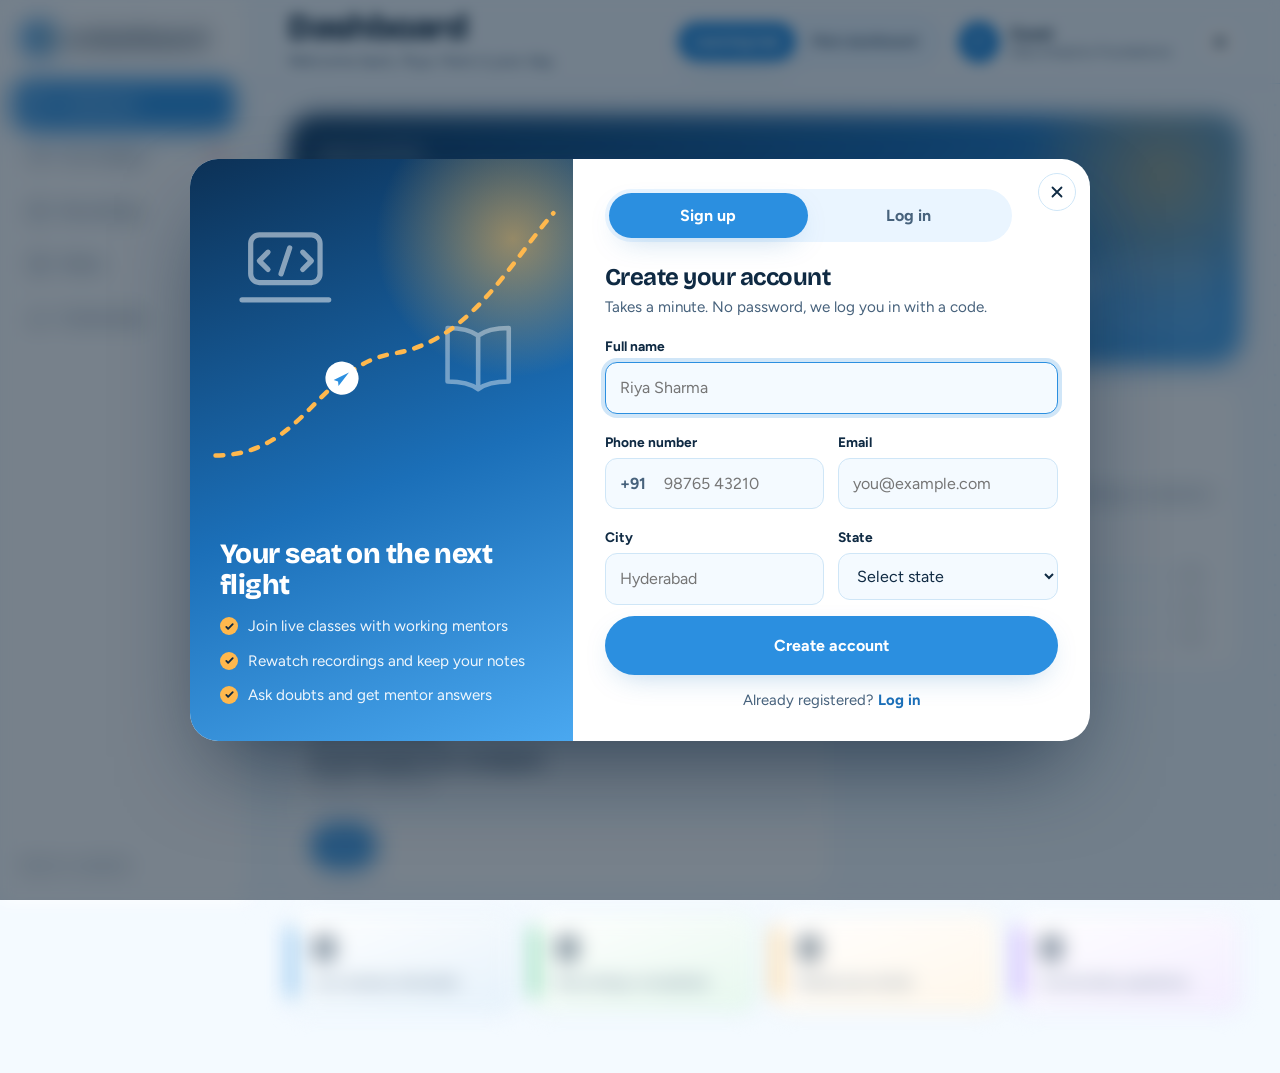
==== commit a4decda8: "Fix laptop header, mentor profiles, Open LMS button size" ====
--- a/lms.html
+++ b/lms.html
@@ -15,9 +15,9 @@
 <link rel="preconnect" href="https://fonts.googleapis.com">
 <link rel="preconnect" href="https://fonts.gstatic.com" crossorigin>
 <link href="https://fonts.googleapis.com/css2?family=Bricolage+Grotesque:opsz,wght@12..96,500;12..96,700;12..96,800&family=Figtree:wght@400;500;600;700&display=swap" rel="stylesheet">
-<link rel="stylesheet" href="css/style.css?v=5">
-<link rel="stylesheet" href="css/lms.css?v=5">
-<link rel="stylesheet" href="css/auth.css?v=5">
+<link rel="stylesheet" href="css/style.css?v=10">
+<link rel="stylesheet" href="css/lms.css?v=10">
+<link rel="stylesheet" href="css/auth.css?v=10">
 </head>
 <body class="lms">
 <header class="topbar">
@@ -255,12 +255,13 @@
 
 <div class="toast" id="toast" role="status" aria-live="polite"></div>
 
-<script src="js/common.js?v=5"></script>
-<script src="js/lms.js?v=5"></script>
+<script src="js/common.js?v=10"></script>
+<script src="js/lms.js?v=10"></script>
 <script>
 (function(){var h=new Date().getHours(),w=document.getElementById('wHi');if(w)w.textContent=h<12?'Good morning':h<17?'Good afternoon':'Good evening';
 document.querySelectorAll('[data-go]').forEach(function(b){b.onclick=function(){var n=document.querySelector('#lmsNav [data-view="'+b.dataset.go+'"]');if(n)n.click()}});
 var x=document.getElementById('exitLms');if(x)x.onclick=function(){var l=document.getElementById('logoutBtn');if(l)l.click();else location.href='index.html'};})();
 </script>
+<script src="js/edu.js?v=10"></script>
 </body>
 </html>
--- a/css/auth.css
+++ b/css/auth.css
@@ -484,4 +484,102 @@
 .tl li{position:relative}
 .tl li::before{content:"";position:absolute;left:-25px;top:6px;width:12px;height:12px;border-radius:50%;background:var(--azure);box-shadow:0 0 0 4px var(--soft)}
 .tl b{display:block}.tl span{font-size:.85rem;color:var(--azure-d);font-weight:700}
-.tl p{color:var(--ink-2);font-size:.92rem}+.tl p{color:var(--ink-2);font-size:.92rem}
+
+/* =========================================================
+   Laptop header: fixed, constant height, no jump on scroll.
+   Everything below is laptop-only, so the mobile UI is untouched.
+   ========================================================= */
+@media(min-width:961px){
+  header.nav{position:fixed;top:0;left:0;right:0;z-index:100;padding-top:0}
+  body:not(.lms){padding-top:70px}
+  .nav .wrap,header.nav.scrolled .wrap{height:70px}
+  .nav ul{gap:clamp(14px,1.8vw,26px);white-space:nowrap}
+  .nav-actions{flex:none}
+  /* Open LMS (and every primary button) stays blue on hover */
+  .btn-primary:hover,.btn-primary:focus-visible{background:var(--azure);color:#fff;box-shadow:0 14px 28px -10px var(--azure)}
+}
+/* LMS laptop header: steady height, content centred, nothing squeezed */
+@media(min-width:861px){
+  body.lms .topbar,body.lms .topbar.scrolled{align-items:center}
+  body.lms .tb-left{flex:1;min-width:0}
+  body.lms .top-actions{flex:none}
+}
+@media(min-width:861px) and (max-width:1100px){body.lms .me-text{display:none}}
+
+/* Open LMS and the user button share one size (laptop only) */
+@media(min-width:961px){
+  .nav-actions .btn,.nav-actions .user-btn{height:44px;min-height:44px;box-sizing:border-box;display:inline-flex;align-items:center;justify-content:center;font-size:.95rem;line-height:1}
+  .nav-actions .btn{padding:0 22px}
+  .nav-actions .user-btn.out{padding:0 20px}
+}
+
+/* ===== edtech features ===== */
+.edu-dlg{border:0;border-radius:var(--r-lg);padding:0;background:var(--card);color:var(--ink);width:min(560px,94vw);max-height:90vh;overflow:auto;box-shadow:0 30px 80px -20px rgba(0,0,0,.5)}
+.edu-dlg.wide{width:min(720px,94vw)}
+.edu-dlg::backdrop{background:rgba(10,26,43,.6);backdrop-filter:blur(3px)}
+.ed-head{display:flex;justify-content:space-between;align-items:center;gap:12px;padding:20px 24px;background:linear-gradient(135deg,#0f3a63,#1b6fb8);color:#fff;position:sticky;top:0;z-index:1}
+.ed-head h3{font-size:1.25rem}
+.ed-x{width:36px;height:36px;border-radius:50%;border:1px solid rgba(255,255,255,.5);background:rgba(255,255,255,.15);color:#fff}
+.ed-body{padding:22px 24px 26px;display:grid;gap:14px}
+.ed-body h4{margin-bottom:2px}
+.ed-body input,.ed-body select,.demo-form input,.demo-form select{padding:12px 14px;border-radius:12px;border:1.5px solid var(--line);background:var(--cloud);width:100%}
+.ed-toast{position:fixed;left:50%;bottom:90px;transform:translate(-50%,20px);background:var(--ink);color:var(--cloud);padding:12px 22px;border-radius:99px;font-weight:600;opacity:0;transition:.3s;z-index:300}
+.ed-toast.show{opacity:1;transform:translate(-50%,0)}
+.why-grid{display:grid;grid-template-columns:repeat(3,1fr);gap:18px}
+.why-card{background:var(--card);border:1px solid var(--line);border-radius:var(--r-md);padding:22px;transition:transform .25s,box-shadow .25s}
+.why-card:hover{transform:translateY(-4px);box-shadow:var(--shadow)}
+.why-n{display:grid;place-items:center;width:38px;height:38px;border-radius:12px;background:var(--azure);color:#fff;font-weight:800;margin-bottom:12px}
+.why-card p{color:var(--ink-2);font-size:.96rem}
+.price-grid{display:grid;grid-template-columns:repeat(3,1fr);gap:20px;align-items:stretch}
+.plan{position:relative;display:flex;flex-direction:column;gap:14px;background:var(--card);border:1px solid var(--line);border-radius:var(--r-lg);padding:28px;transition:transform .25s,box-shadow .25s}
+.plan:hover{transform:translateY(-5px);box-shadow:var(--shadow)}
+.plan.hot{border:2px solid var(--azure);box-shadow:var(--shadow)}
+.plan-tag{position:absolute;top:-13px;left:24px;background:var(--sun);color:#0f2a43;font-weight:800;font-size:.78rem;padding:4px 12px;border-radius:99px}
+.plan-price b{font-family:var(--display);font-size:2.4rem}.plan-price span{color:var(--ink-2);font-size:.9rem;margin-left:4px}
+.plan ul{margin:0;padding-left:20px;color:var(--ink-2);display:grid;gap:6px;flex:1}
+.demo-box{display:grid;grid-template-columns:1fr 1fr;gap:34px;align-items:center;background:var(--card);border:1px solid var(--line);border-radius:var(--r-lg);padding:38px;box-shadow:var(--shadow)}
+.demo-form{display:flex;flex-direction:column;gap:6px}
+.demo-form .btn{margin-top:12px}
+.ok-box{text-align:center;display:grid;gap:10px;justify-items:center}
+.score{font-family:var(--display);font-size:2.4rem;font-weight:800;color:var(--azure)}
+.syl{list-style:none;margin:0;padding:0;display:grid;gap:8px}
+.syl li{display:flex;align-items:center;gap:12px;padding:10px 14px;border:1px solid var(--line);border-radius:12px;background:var(--cloud)}
+.syl li span{display:grid;place-items:center;width:28px;height:28px;border-radius:50%;background:var(--azure);color:#fff;font-weight:700;font-size:.85rem;flex:none}
+.syl em{margin-left:auto;font-style:normal;font-size:.78rem;font-weight:700;color:#1d8a52;background:#dcf5e6;padding:2px 10px;border-radius:99px}
+.course{cursor:pointer}
+.q{font-size:1.2rem;margin-top:10px}
+.opts,.qmenu{display:grid;gap:10px}
+.opt,.qbtn{text-align:left;padding:14px 16px;border-radius:14px;border:1.5px solid var(--line);background:var(--cloud);font-weight:600;transition:border-color .2s,background .2s,transform .2s}
+.opt:hover:not(:disabled),.qbtn:hover{border-color:var(--azure);transform:translateX(3px)}
+.opt.right{background:#dcf5e6;border-color:#2fbf71;color:#14653a}
+.opt.wrong{background:#ffe3e3;border-color:#e03131;color:#a61e1e}
+.qbtn b{display:block}.qbtn span{color:var(--ink-2);font-size:.9rem;font-weight:500}
+.nlist{list-style:none;margin:0;padding:0;display:grid;gap:8px}
+.nlist li{padding:10px 14px;border:1px solid var(--line);border-radius:12px;background:var(--cloud)}
+.nlist li.new{border-left:4px solid var(--azure);background:var(--soft)}
+.nlist b{display:block;font-size:.85rem;color:var(--azure-d)}.nlist span{font-size:.95rem}
+.lb{list-style:none;margin:0;padding:0;display:grid;gap:10px}
+.lb li{display:grid;grid-template-columns:34px 90px 1fr 70px;gap:10px;align-items:center;padding:10px 12px;border:1px solid var(--line);border-radius:12px}
+.lb li.me{background:var(--soft);border-color:var(--azure)}
+.lb em{font-style:normal;font-weight:700;text-align:right;font-size:.9rem}
+.rk{display:grid;place-items:center;width:30px;height:30px;border-radius:50%;background:var(--azure);color:#fff;font-weight:800;font-size:.85rem}
+.tasks{list-style:none;margin:0;padding:0;display:grid;gap:8px}
+.tasks li{display:flex;justify-content:space-between;align-items:center;gap:10px;padding:10px 14px;border:1px solid var(--line);border-radius:12px;background:var(--cloud)}
+.tasks li.done label{text-decoration:line-through;color:var(--ink-2)}
+.tasks input[type=checkbox]{width:auto}
+.ed-body .row input{flex:1}
+.cert{max-width:100%}.certc{width:100%;height:auto;border:1px solid var(--line);border-radius:12px}
+.bell{position:relative}
+.bell i{position:absolute;top:-4px;right:-4px;min-width:20px;height:20px;border-radius:99px;background:#e03131;color:#fff;font-size:.72rem;font-style:normal;font-weight:800;display:grid;place-items:center;padding:0 5px}
+.bell i[hidden]{display:none}
+.tools{display:grid;grid-template-columns:minmax(260px,1fr) 2fr;gap:20px;margin-bottom:20px}
+.tool-grid{display:grid;grid-template-columns:repeat(auto-fill,minmax(170px,1fr));gap:14px}
+.tool{text-align:left;padding:18px;border-radius:var(--r-md);border:1px solid var(--line);background:var(--card);transition:transform .25s,box-shadow .25s,border-color .25s}
+.tool:hover{transform:translateY(-4px);box-shadow:var(--shadow);border-color:var(--azure)}
+.tool b{display:block;font-family:var(--display);font-size:1.1rem}.tool span{color:var(--ink-2);font-size:.88rem}
+.streak{margin-bottom:10px}.goal .row{margin-top:12px}
+.nf{min-height:100vh;display:grid;place-content:center;justify-items:center;text-align:center;gap:14px;padding:30px}
+.nf-code{font-family:var(--display);font-size:clamp(5rem,20vw,9rem);font-weight:800;line-height:1;color:var(--azure)}
+@media(max-width:900px){.why-grid{grid-template-columns:1fr 1fr}.price-grid,.demo-box,.tools{grid-template-columns:1fr}.demo-box{padding:26px}}
+@media(max-width:560px){.why-grid{grid-template-columns:1fr}.lb li{grid-template-columns:30px 1fr 60px}.lb .bar{display:none}.edu-dlg{width:100%;max-width:100%;margin:auto 0 0;border-radius:24px 24px 0 0;max-height:92vh}}
